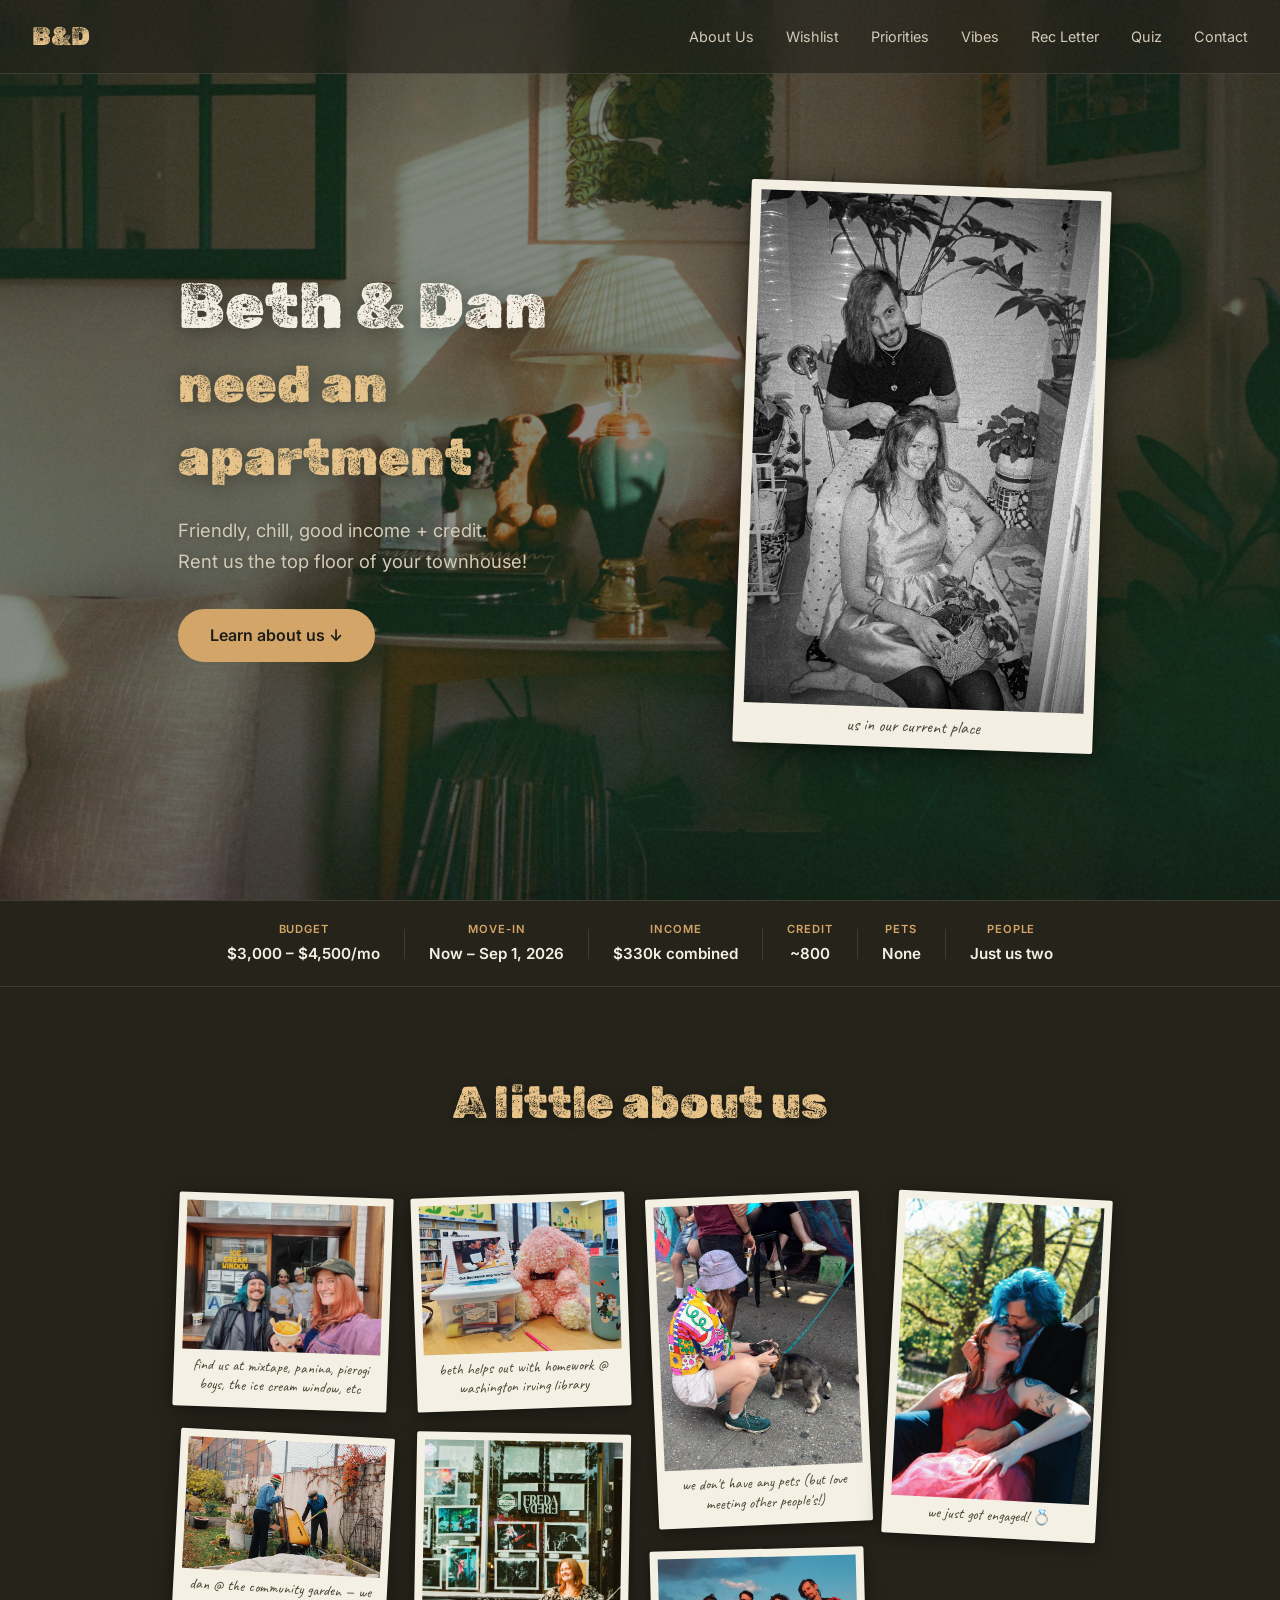
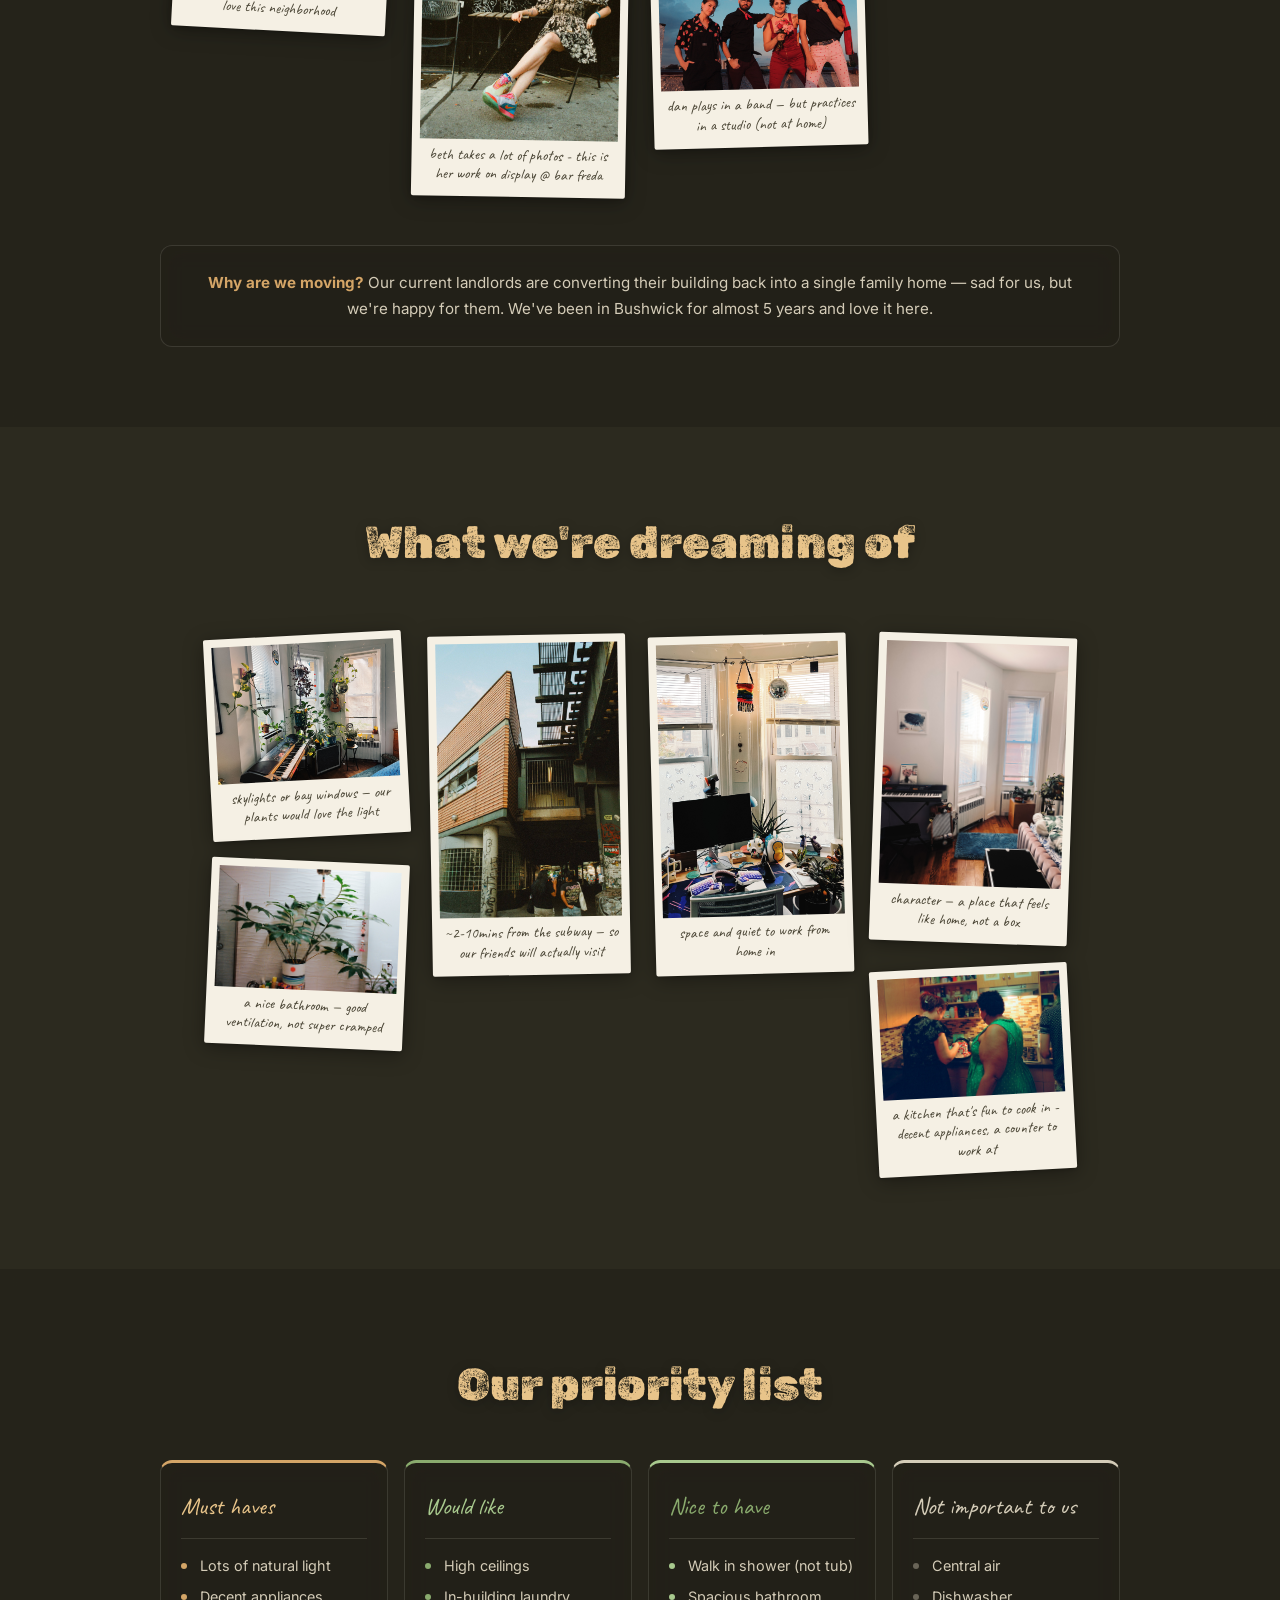
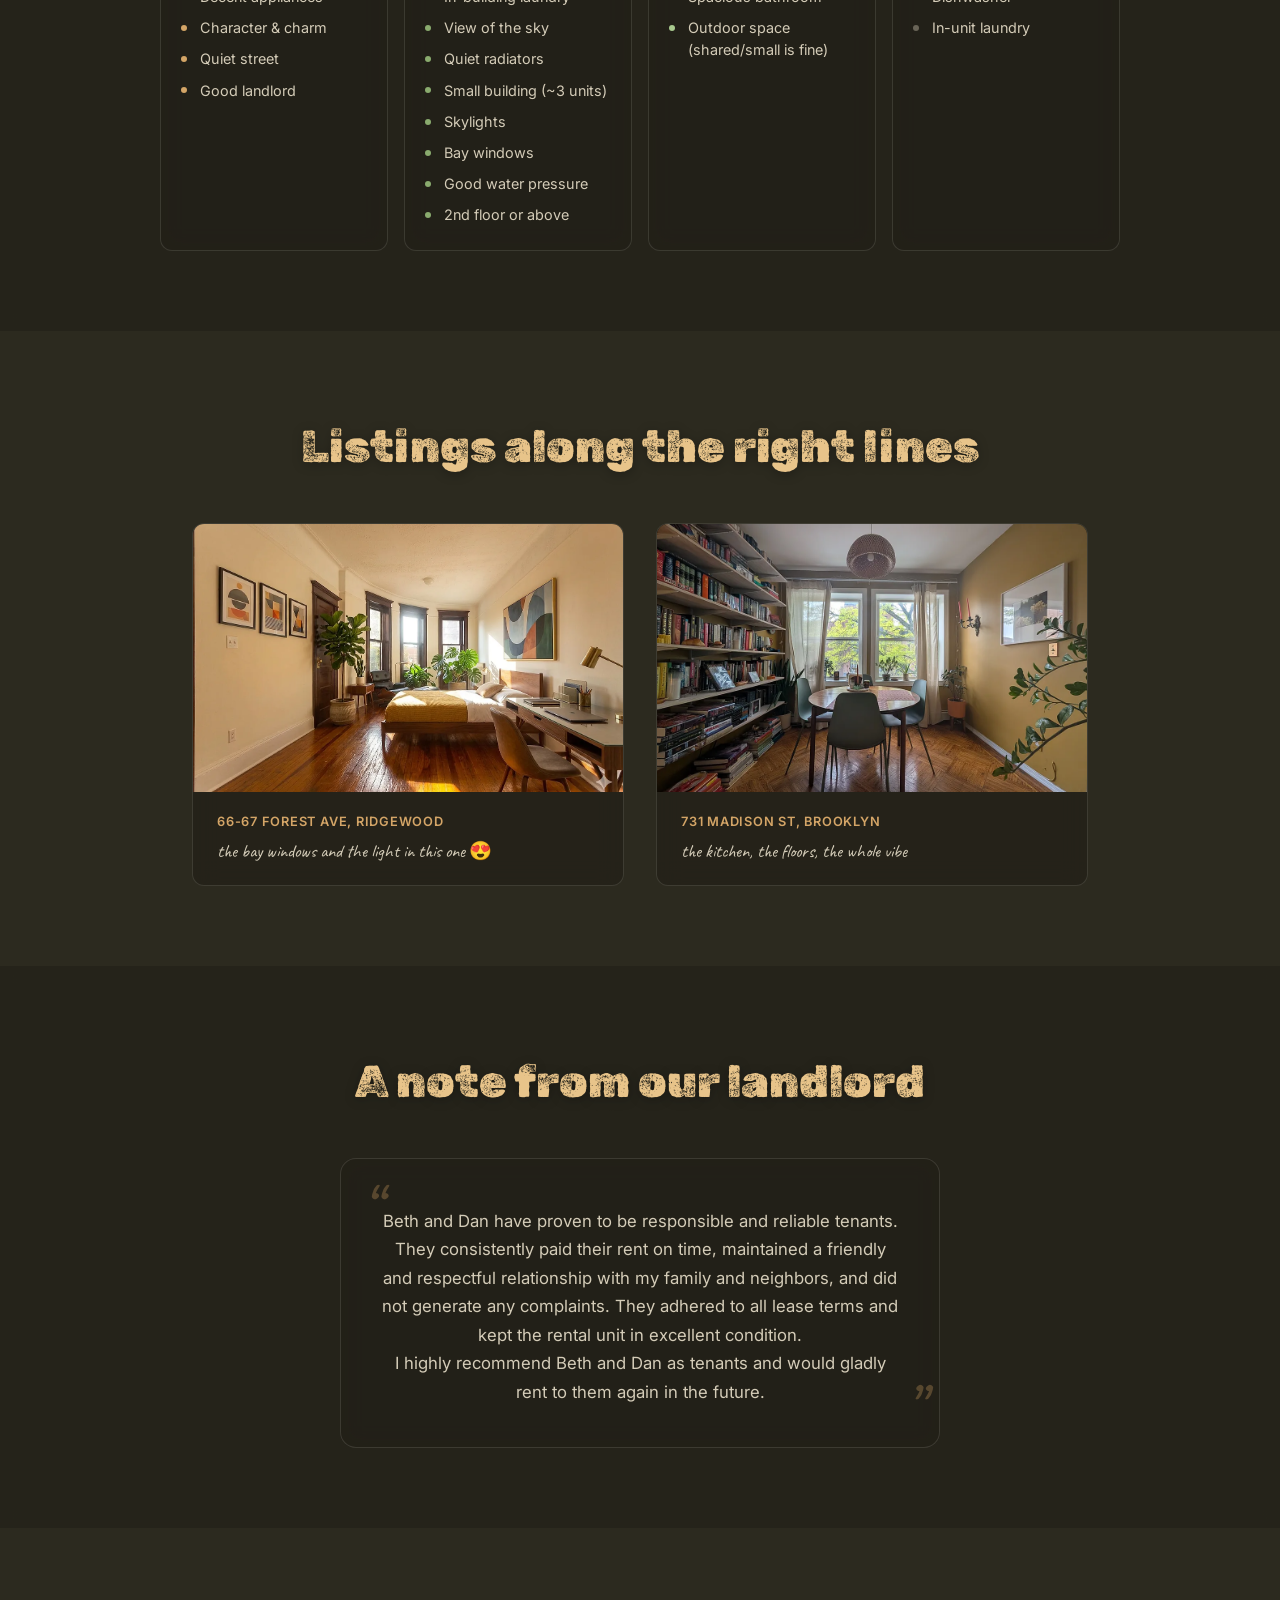
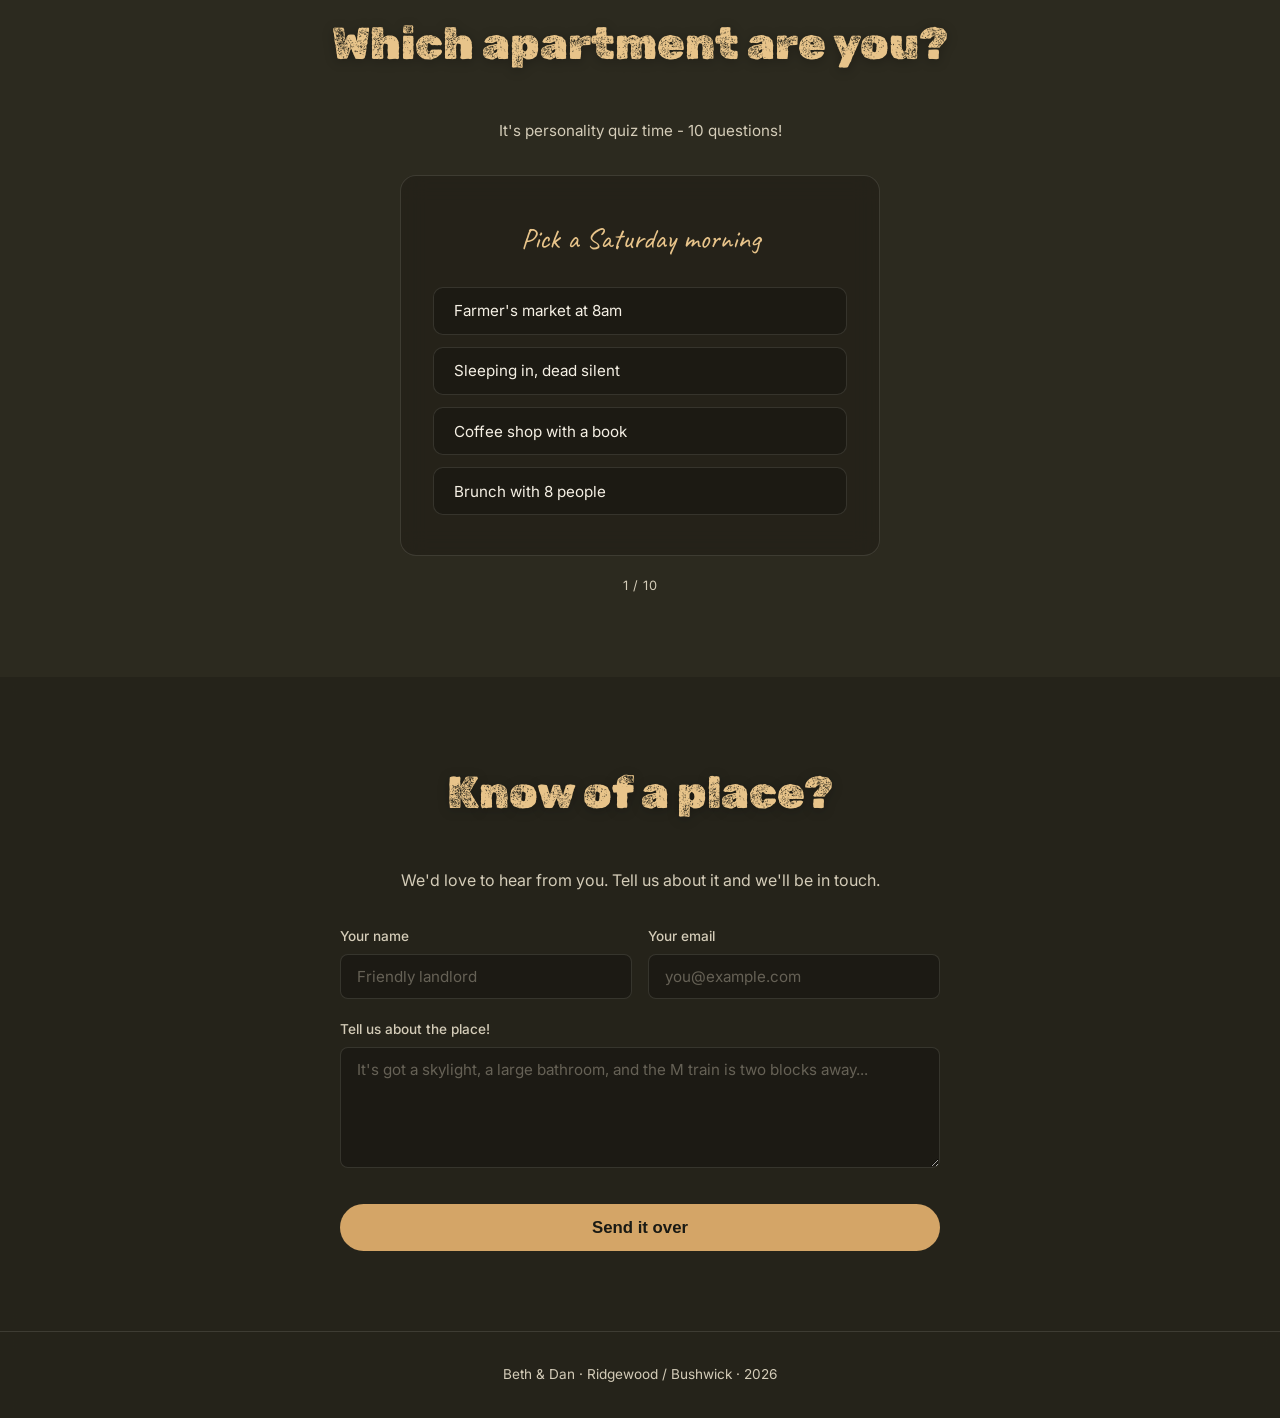
==== index.html @ 65fec774 "small tweaks" ====
<!DOCTYPE html>
<html lang="en">
<head>
  <meta charset="UTF-8">
  <meta name="viewport" content="width=device-width, initial-scale=1.0">
  <title>Beth & Dan Need an Apartment!</title>

  <meta property="og:title" content="Beth & Dan Need an Apartment!">
  <meta property="og:description" content="Friendly couple with good income & credit looking for a place in Ridgewood / Bushwick. We'd love to rent the top floor of your townhouse.">
  <meta property="og:image" content="assets/photos/ice-cream-window.jpg">
  <meta property="og:type" content="website">
  <meta name="twitter:card" content="summary_large_image">

  <link rel="preconnect" href="https://fonts.googleapis.com">
  <link rel="preconnect" href="https://fonts.gstatic.com" crossorigin>
  <link href="https://fonts.googleapis.com/css2?family=Rubik+Dirt&family=Caveat:wght@400;600;700&family=Inter:wght@400;500;600&display=swap" rel="stylesheet">
  <link rel="stylesheet" href="style.css">
</head>
<body>
  <div class="page-bg"></div>
  <div class="page-bg-overlay"></div>
  <div class="grain"></div>

  <nav>
    <a href="#top" class="nav-logo">B&D</a>
    <div class="nav-links">
      <a href="#about">About Us</a>
      <a href="#wishlist">Wishlist</a>
      <a href="#priorities">Priorities</a>
      <a href="#vibes">Vibes</a>
      <a href="#rec">Rec Letter</a>
      <a href="#quiz">Quiz</a>
      <a href="#contact">Contact</a>
    </div>
  </nav>

  <header id="top">
    <div class="hero-content">
      <h1>Beth & Dan<br><span>need an apartment</span></h1>
      <p class="tagline">Friendly, chill, good income + credit.<br>Rent us the top floor of your townhouse!</p>
      <a href="#about" class="cta-btn">Learn about us &darr;</a>
    </div>
    <div class="hero-img-wrap">
      <img src="assets/photos/beth-and-dan.jpg" alt="Beth and Dan at the ice cream window in Ridgewood" class="hero-flyer">
      <span class="hero-img-caption">us in our current place</span>
    </div>
  </header>

  <!-- QUICK FACTS -->
  <div class="facts-strip">
    <div class="facts-inner">
      <div class="fact">
        <span class="fact-label">Budget</span>
        <span class="fact-value">$3,000 – $4,500/mo</span>
      </div>
      <div class="fact-divider"></div>
      <div class="fact">
        <span class="fact-label">Move-in</span>
        <span class="fact-value">Now – Sep 1, 2026</span>
      </div>
      <div class="fact-divider"></div>
      <div class="fact">
        <span class="fact-label">Income</span>
        <span class="fact-value">$330k combined</span>
      </div>
      <div class="fact-divider"></div>
      <div class="fact">
        <span class="fact-label">Credit</span>
        <span class="fact-value">~800</span>
      </div>
      <div class="fact-divider"></div>
      <div class="fact">
        <span class="fact-label">Pets</span>
        <span class="fact-value">None</span>
      </div>
      <div class="fact-divider"></div>
      <div class="fact">
        <span class="fact-label">People</span>
        <span class="fact-value">Just us two</span>
      </div>
    </div>
  </div>

  <section id="about" class="section section-alt">
    <h2>A little about us</h2>
    <div class="polaroid-scatter">
      <div class="polaroid" style="--rotate: 2deg;">
        <img src="assets/photos/ice-cream-window.jpg" alt="Beth and Dan at the ice cream window" loading="lazy">
        <span class="polaroid-label">find us at mixtape, panina, pierogi boys, the ice cream window, etc</span>
      </div>
      <div class="polaroid" style="--rotate: 3deg;">
        <img src="assets/photos/community-garden.jpg" alt="Volunteering at the Ridgewood Community Garden" loading="lazy">
        <span class="polaroid-label">dan @ the community garden — we love this neighborhood</span>
      </div>
      <div class="polaroid" style="--rotate: -2deg;">
        <img src="assets/photos/library-volunteering.jpg" alt="Volunteering at Washington Irving library" loading="lazy">
        <span class="polaroid-label">beth helps out with homework @ washington irving library</span>
      </div>
      <div class="polaroid" style="--rotate: 1deg;">
        <img src="assets/photos/bar-freda.jpg" alt="Beth with her photos on display" loading="lazy">
        <span class="polaroid-label">beth takes a lot of photos - this is her work on display @ bar freda</span>
      </div>
      <div class="polaroid" style="--rotate: -2.5deg;">
        <img src="assets/photos/mixtape-dog.jpg" alt="Petting a dog outside Mixtape" loading="lazy">
        <span class="polaroid-label">we don't have any pets (but love meeting other people's!)</span>
      </div>
      <div class="polaroid" style="--rotate: -1.5deg;">
        <img src="assets/photos/band.jpg" alt="Dan playing in a band on a rooftop" loading="lazy">
        <span class="polaroid-label">dan plays in a band — but practices in a studio (not at home)</span>
      </div>
      <div class="polaroid" style="--rotate: 3deg;">
        <img src="assets/photos/engaged.jpg" alt="Beth and Dan just got engaged!" loading="lazy">
        <span class="polaroid-label">we just got engaged! 💍</span>
      </div>
    </div>
    <div class="about-context">
      <p><strong>Why are we moving?</strong> Our current landlords are converting their building back into a single family home — sad for us, but we're happy for them. We've been in Bushwick for almost 5 years and love it here.</p>
    </div>
  </section>

  <section id="wishlist" class="section">
    <h2>What we're dreaming of</h2>
    <div class="polaroid-scatter">
      <div class="polaroid" style="--rotate: -3deg;">
        <img src="assets/photos/bay-windows-plants.jpg" alt="Our plant corner with keyboard, disco ball, and lots of greenery" loading="lazy">
        <span class="polaroid-label">skylights or bay windows — our plants would love the light</span>
      </div>
      <div class="polaroid" style="--rotate: 2.5deg;">
        <img src="assets/photos/bathroom-plant.jpg" alt="The spiral ginger in the bathroom" loading="lazy">
        <span class="polaroid-label">a nice bathroom — good ventilation, not super cramped</span>
      </div>
      <div class="polaroid" style="--rotate: -1deg;">
        <img src="assets/photos/subway.jpg" alt="Near the subway" loading="lazy">
        <span class="polaroid-label">~2-10mins from the subway — so our friends will actually visit</span>
      </div>
      <div class="polaroid" style="--rotate: -1.5deg;">
        <img src="assets/photos/desk.jpg" alt="Bay windows are great for a desk" loading="lazy">
        <span class="polaroid-label">space and quiet to work from home in</span>
      </div>
      <div class="polaroid" style="--rotate: 2deg;">
        <img src="assets/photos/bay-windows-1.jpg" alt="Bay windows letting in light" loading="lazy">
        <span class="polaroid-label">character — a place that feels like home, not a box</span>
      </div>
      <div class="polaroid" style="--rotate: -3deg;">
        <img src="assets/photos/kitchen.jpg" alt="Cooking with friends in the kitchen" loading="lazy">
        <span class="polaroid-label">a kitchen that's fun to cook in - decent appliances, a counter to work at</span>
      </div>
    </div>
  </section>

  <!-- PRIORITIES TABLE -->
  <section id="priorities" class="section section-alt">
    <h2>Our priority list</h2>
    <div class="priorities-table">
      <div class="priority-col priority-must">
        <div class="priority-header">Must haves</div>
        <ul>
          <li>Lots of natural light</li>
          <li>Decent appliances</li>
          <li>Character &amp; charm</li>
          <li>Quiet street</li>
          <li>Good landlord</li>
        </ul>
      </div>
      <div class="priority-col priority-would-like">
        <div class="priority-header">Would like</div>
        <ul>
          <li>High ceilings</li>
          <li>In-building laundry</li>
          <li>View of the sky</li>
          <li>Quiet radiators</li>
          <li>Small building (~3 units)</li>
          <li>Skylights</li>
          <li>Bay windows</li>
          <li>Good water pressure</li>
          <li>2nd floor or above</li>
        </ul>
      </div>
      <div class="priority-col priority-nice">
        <div class="priority-header">Nice to have</div>
        <ul>
          <li>Walk in shower (not tub)</li>
          <li>Spacious bathroom</li>
          <li>Outdoor space (shared/small is fine)</li>
        </ul>
      </div>
      <div class="priority-col priority-meh">
        <div class="priority-header">Not important to us</div>
        <ul>
          <li>Central air</li>
          <li>Dishwasher</li>
          <li>In-unit laundry</li>
        </ul>
      </div>
    </div>
  </section>

  <!-- VIBE BOARD -->
  <section id="vibes" class="section">
    <h2>Listings along the right lines</h2>
    <div class="vibes-grid">
      <a href="https://streeteasy.com/building/66_67-forest-avenue-ridgewood/2" target="_blank" class="vibe-card">
        <div class="vibe-img-wrap">
          <img src="assets/photos/66-67 forest.webp" alt="66-67 Forest Ave, Ridgewood" loading="lazy">
        </div>
        <div class="vibe-info">
          <span class="vibe-address">66-67 Forest Ave, Ridgewood</span>
          <span class="vibe-caption">the bay windows and the light in this one 😍</span>
        </div>
      </a>
      <a href="https://streeteasy.com/building/731-madison-street-brooklyn/2" target="_blank" class="vibe-card">
        <div class="vibe-img-wrap">
          <img src="assets/photos/731 madison.webp" alt="731 Madison St, Brooklyn" loading="lazy">
        </div>
        <div class="vibe-info">
          <span class="vibe-address">731 Madison St, Brooklyn</span>
          <span class="vibe-caption">the kitchen, the floors, the whole vibe</span>
        </div>
      </a>
    </div>
  </section>

  <!-- LANDLORD RECOMMENDATION -->
  <section id="rec" class="section section-alt">
    <h2>A note from our landlord</h2>
    <div class="rec-card">
      <div class="rec-quote-mark">&ldquo;</div>
      <p class="rec-note">Beth and Dan have proven to be responsible and reliable tenants. They consistently paid their rent on time, maintained a friendly and respectful relationship with my family and neighbors, and did not generate any complaints. They adhered to all lease terms and kept the rental unit in excellent condition.<br/>I highly recommend Beth and Dan as tenants and would gladly rent to them again in the future.</p>
      <div class="rec-quote-mark rec-quote-close">&rdquo;</div>
    </div>
  </section>

  <section id="quiz" class="section">
    <h2>Which apartment are you?</h2>
    <p class="quiz-subtitle">It's personality quiz time - 10 questions!</p>
    <div class="quiz-container">
      <div class="quiz-card">
        <p class="quiz-prompt"></p>
        <div class="quiz-options"></div>
      </div>
      <p class="quiz-progress"></p>
      <div class="quiz-result" hidden>
        <p class="quiz-result-label">You're...</p>
        <h3 class="quiz-result-name"></h3>
        <p class="quiz-result-desc"></p>
        <button class="cta-btn quiz-restart">Take it again</button>
      </div>
    </div>
  </section>


  <section id="contact" class="section section-alt">
    <h2>Know of a place?</h2>
    <p class="contact-subtitle">We'd love to hear from you. Tell us about it and we'll be in touch.</p>
    <form class="contact-form" id="contactForm">
      <div class="form-row">
        <div class="form-group">
          <label for="name">Your name</label>
          <input type="text" id="name" name="name" required placeholder="Friendly landlord">
        </div>
        <div class="form-group">
          <label for="email">Your email</label>
          <input type="email" id="email" name="email" required placeholder="you@example.com">
        </div>
      </div>
      <div class="form-group">
        <label for="message">Tell us about the place!</label>
        <textarea id="message" name="message" rows="5" required placeholder="It's got a skylight, a large bathroom, and the M train is two blocks away..."></textarea>
      </div>
      <button type="submit" class="cta-btn">Send it over</button>
    </form>
    <div class="form-success" id="formSuccess" hidden>
      <p>Thanks! We'll get back to you soon.</p>
    </div>
  </section>

  <footer>
    <p>Beth & Dan &middot; Ridgewood / Bushwick &middot; 2026</p>
  </footer>

  <script src="quiz.js"></script>
  <script src="main.js"></script>
</body>
</html>
---- style.css ----
:root {
  --bg: #2c2a1f;
  --text: #f5f0e4;
  --text-muted: #d4ccb8;
  --accent: #8aab6e;
  --accent-light: #a8c98e;
  --warm: #d4a567;
  --warm-light: #e8c48a;
  --card-bg: rgba(35, 33, 25, 0.75);
  --card-bg-solid: #2a2820;
  --border: rgba(245, 240, 228, 0.12);
  --glass: rgba(35, 33, 25, 0.65);
  --heading-font: 'Rubik Dirt', 'Caveat', cursive;
  --handwriting: 'Caveat', cursive;
}

* {
  margin: 0;
  padding: 0;
  box-sizing: border-box;
}

html {
  scroll-behavior: smooth;
}

body {
  font-family: 'Inter', sans-serif;
  color: var(--text);
  line-height: 1.6;
  overflow-x: hidden;
  background: var(--bg);
}

.page-bg {
  position: fixed;
  inset: 0;
  z-index: -2;
  background: url('assets/photos/background.jpg') center / cover no-repeat;
}

.page-bg-overlay {
  position: fixed;
  inset: 0;
  z-index: -1;
  background: rgba(30, 28, 20, 0.5);
}

.grain {
  position: fixed;
  inset: 0;
  pointer-events: none;
  z-index: 9999;
  opacity: 0.045;
  background-image: url("data:image/svg+xml,%3Csvg viewBox='0 0 256 256' xmlns='http://www.w3.org/2000/svg'%3E%3Cfilter id='noise'%3E%3CfeTurbulence type='fractalNoise' baseFrequency='0.9' numOctaves='4' stitchTiles='stitch'/%3E%3C/filter%3E%3Crect width='100%25' height='100%25' filter='url(%23noise)'/%3E%3C/svg%3E");
}

/* NAV */
nav {
  position: fixed;
  top: 0;
  left: 0;
  right: 0;
  z-index: 100;
  display: flex;
  justify-content: space-between;
  align-items: center;
  padding: 1rem 2rem;
  background: var(--glass);
  backdrop-filter: blur(16px);
  border-bottom: 1px solid var(--border);
}

.nav-logo {
  font-family: var(--heading-font);
  font-size: 1.6rem;
  font-weight: 400;
  color: var(--warm-light);
  text-decoration: none;
}

.nav-links {
  display: flex;
  gap: 2rem;
}

.nav-links a {
  color: var(--text-muted);
  text-decoration: none;
  font-size: 0.9rem;
  transition: color 0.2s;
}

.nav-links a:hover {
  color: var(--warm-light);
}

/* HERO */
header {
  min-height: 100vh;
  display: flex;
  align-items: center;
  justify-content: center;
  gap: 4rem;
  padding: 6rem 2rem 4rem;
  position: relative;
}

.hero-content {
  max-width: 500px;
  z-index: 1;
}

.hero-content h1 {
  font-family: var(--heading-font);
  font-size: 4rem;
  line-height: 1.15;
  font-weight: 400;
  color: var(--text);
  text-shadow: 0 2px 20px rgba(0, 0, 0, 0.4);
}

.hero-content h1 span {
  color: var(--warm-light);
  font-size: 3.2rem;
}

.tagline {
  margin-top: 1.5rem;
  font-size: 1.15rem;
  color: var(--text-muted);
  line-height: 1.7;
  text-shadow: 0 1px 8px rgba(0, 0, 0, 0.3);
}

.cta-btn {
  display: inline-block;
  margin-top: 2rem;
  padding: 0.85rem 2rem;
  background: var(--warm);
  color: #1a1a14;
  font-weight: 600;
  font-size: 1rem;
  border: none;
  border-radius: 50px;
  cursor: pointer;
  text-decoration: none;
  transition: background 0.2s, transform 0.2s;
}

.cta-btn:hover {
  background: var(--warm-light);
  transform: translateY(-2px);
}

.hero-img-wrap {
  z-index: 1;
  max-width: 360px;
  background: #f5f0e4;
  padding: 10px 10px 40px;
  border-radius: 2px;
  box-shadow: 0 8px 40px rgba(0, 0, 0, 0.5), 0 2px 8px rgba(0, 0, 0, 0.3);
  transform: rotate(2deg);
  transition: transform 0.3s;
  position: relative;
}

.hero-img-wrap:hover {
  transform: rotate(0deg) scale(1.02);
}

.hero-flyer {
  width: 100%;
  display: block;
}

.hero-img-caption {
  position: absolute;
  bottom: 8px;
  left: 0;
  right: 0;
  text-align: center;
  font-family: var(--handwriting);
  font-size: 1.1rem;
  color: #4a4535;
}

/* SECTIONS */
.section {
  padding: 5rem 2rem;
  max-width: 960px;
  margin: 0 auto;
}

.section-alt {
  max-width: 100%;
  background: var(--glass);
  backdrop-filter: blur(8px);
}

.section-alt > * {
  max-width: 960px;
  margin-left: auto;
  margin-right: auto;
}

.section h2 {
  font-family: var(--heading-font);
  font-size: 2.8rem;
  font-weight: 400;
  color: var(--warm-light);
  text-align: center;
  margin-bottom: 2.5rem;
  text-shadow: 0 2px 12px rgba(0, 0, 0, 0.3);
}

/* ABOUT CONTEXT */
.about-context {
  margin-top: 2rem;
  padding: 1.5rem 2rem;
  background: var(--card-bg);
  backdrop-filter: blur(12px);
  border: 1px solid var(--border);
  border-radius: 12px;
  text-align: center;
}

.about-context p {
  color: var(--text-muted);
  font-size: 0.95rem;
  line-height: 1.7;
}

.about-context strong {
  color: var(--warm);
}

/* POLAROID GALLERY */
.polaroid-scatter {
  columns: 4;
  column-gap: 1.5rem;
  padding: 1rem;
}

.polaroid {
  background: #f5f0e4;
  padding: 8px;
  border-radius: 2px;
  box-shadow: 0 4px 20px rgba(0, 0, 0, 0.35), 0 1px 4px rgba(0, 0, 0, 0.2);
  transform: rotate(var(--rotate, 0deg));
  transition: transform 0.3s, box-shadow 0.3s;
  cursor: pointer;
  position: relative;
  break-inside: avoid;
  margin-bottom: 1.5rem;
}

.polaroid:hover {
  transform: rotate(0deg) scale(1.05);
  box-shadow: 0 12px 40px rgba(0, 0, 0, 0.5);
  z-index: 10;
}

.polaroid img {
  width: 100%;
  display: block;
}

.polaroid-label {
  display: block;
  text-align: center;
  font-family: var(--handwriting);
  font-size: 0.95rem;
  color: #4a4535;
  padding: 6px 4px 4px;
  line-height: 1.3;
}

/* QUIZ */
.quiz-subtitle {
  text-align: center;
  color: var(--text-muted);
  margin-bottom: 2rem;
  font-size: 0.95rem;
}

.quiz-container {
  max-width: 480px;
  margin: 0 auto;
  display: flex;
  flex-direction: column;
  align-items: center;
}

.quiz-card {
  width: 100%;
  background: var(--card-bg);
  backdrop-filter: blur(12px);
  border: 1px solid var(--border);
  border-radius: 16px;
  padding: 2.5rem 2rem;
  text-align: center;
  transition: opacity 0.2s, transform 0.2s;
}

.quiz-card-enter {
  animation: quizFadeIn 0.3s ease;
}

.quiz-card-exit {
  opacity: 0;
  transform: translateX(-20px);
}

@keyframes quizFadeIn {
  from { opacity: 0; transform: translateX(20px); }
  to { opacity: 1; transform: translateX(0); }
}

.quiz-prompt {
  font-family: var(--handwriting);
  font-size: 1.8rem;
  color: var(--warm-light);
  margin-bottom: 1.5rem;
}

.quiz-options {
  display: flex;
  flex-direction: column;
  gap: 0.75rem;
}

.quiz-option {
  padding: 0.85rem 1.25rem;
  background: rgba(20, 19, 14, 0.5);
  border: 1px solid var(--border);
  border-radius: 10px;
  color: var(--text);
  font-family: 'Inter', sans-serif;
  font-size: 0.95rem;
  cursor: pointer;
  transition: border-color 0.2s, background 0.2s, transform 0.15s;
  text-align: left;
}

.quiz-option:hover {
  border-color: var(--warm);
  background: rgba(212, 165, 103, 0.08);
  transform: translateX(4px);
}

.quiz-option:active {
  transform: scale(0.98);
}

.quiz-progress {
  margin-top: 1.25rem;
  font-size: 0.8rem;
  color: var(--text-muted);
  letter-spacing: 0.05em;
}

.quiz-result {
  text-align: center;
  width: 100%;
}

.quiz-result-enter {
  animation: quizFadeIn 0.5s ease;
}

.quiz-result-label {
  font-family: var(--handwriting);
  font-size: 1.4rem;
  color: var(--text-muted);
  margin-bottom: 0.5rem;
}

.quiz-result-name {
  font-family: var(--heading-font);
  font-size: 2.2rem;
  color: var(--warm-light);
  font-weight: 400;
  margin-bottom: 1.25rem;
  line-height: 1.3;
}

.quiz-result-desc {
  color: var(--text-muted);
  font-size: 1.05rem;
  line-height: 1.7;
  margin-bottom: 2rem;
  max-width: 420px;
  margin-left: auto;
  margin-right: auto;
}

.quiz-restart {
  margin-top: 0;
}

/* 8-BALL */
.game-subtitle {
  text-align: center;
  color: var(--text-muted);
  margin-bottom: 2rem;
  font-size: 0.95rem;
}

.eight-ball-wrap {
  display: flex;
  flex-direction: column;
  align-items: center;
  gap: 1.5rem;
}

.eight-ball {
  width: 220px;
  height: 220px;
  border-radius: 50%;
  background: radial-gradient(circle at 35% 30%, #444, #111 70%);
  box-shadow:
    0 10px 40px rgba(0, 0, 0, 0.5),
    inset 0 -8px 20px rgba(0, 0, 0, 0.4),
    inset 0 8px 20px rgba(255, 255, 255, 0.05);
  display: flex;
  align-items: center;
  justify-content: center;
  cursor: pointer;
  user-select: none;
  -webkit-tap-highlight-color: transparent;
  transition: transform 0.15s;
}

.eight-ball:hover {
  transform: scale(1.03);
}

.eight-ball:active {
  transform: scale(0.97);
}

.eight-ball.shaking {
  animation: shake8 0.6s ease-in-out 2;
}

@keyframes shake8 {
  0%, 100% { transform: rotate(0deg) translateX(0); }
  15% { transform: rotate(-8deg) translateX(-6px); }
  30% { transform: rotate(6deg) translateX(5px); }
  45% { transform: rotate(-5deg) translateX(-4px); }
  60% { transform: rotate(4deg) translateX(3px); }
  75% { transform: rotate(-2deg) translateX(-2px); }
}

.eight-ball-inner {
  width: 100px;
  height: 100px;
  border-radius: 50%;
  background: radial-gradient(circle at 40% 35%, #2a2a50, #0a0a20 80%);
  display: flex;
  align-items: center;
  justify-content: center;
  box-shadow:
    inset 0 2px 8px rgba(255, 255, 255, 0.1),
    0 2px 10px rgba(0, 0, 0, 0.3);
}

.eight-ball-window {
  width: 80px;
  height: 80px;
  border-radius: 50%;
  display: flex;
  align-items: center;
  justify-content: center;
  padding: 8px;
  transition: background 0.3s;
}

.eight-ball-window.mood-good {
  background: radial-gradient(circle, rgba(138, 171, 110, 0.2), transparent);
}

.eight-ball-window.mood-bad {
  background: radial-gradient(circle, rgba(200, 100, 80, 0.2), transparent);
}

.eight-ball-window.mood-neutral {
  background: radial-gradient(circle, rgba(212, 165, 103, 0.15), transparent);
}

.eight-ball-text {
  color: #c8c0e0;
  font-family: 'Caveat', cursive;
  font-size: 1.1rem;
  text-align: center;
  line-height: 1.2;
  transition: opacity 0.3s;
}

.eight-ball-prompt {
  font-family: 'Caveat', cursive;
  font-size: 1.3rem;
  color: var(--text-muted);
  text-align: center;
  min-height: 2rem;
}

/* CONTACT */
.contact-subtitle {
  text-align: center;
  color: var(--text-muted);
  margin-bottom: 2rem;
}

.contact-form {
  max-width: 600px;
  margin: 0 auto;
}

.form-row {
  display: grid;
  grid-template-columns: 1fr 1fr;
  gap: 1rem;
}

.form-group {
  margin-bottom: 1.25rem;
}

.form-group label {
  display: block;
  font-size: 0.85rem;
  color: var(--text-muted);
  margin-bottom: 0.4rem;
  font-weight: 500;
}

.form-group input,
.form-group textarea {
  width: 100%;
  padding: 0.75rem 1rem;
  background: rgba(20, 19, 14, 0.5);
  border: 1px solid var(--border);
  border-radius: 8px;
  color: var(--text);
  font-family: 'Inter', sans-serif;
  font-size: 0.95rem;
  transition: border-color 0.2s;
}

.form-group input:focus,
.form-group textarea:focus {
  outline: none;
  border-color: var(--warm);
}

.form-group input::placeholder,
.form-group textarea::placeholder {
  color: rgba(212, 204, 184, 0.4);
}

.contact-form .cta-btn {
  width: 100%;
  font-size: 1.05rem;
  margin-top: 0.5rem;
}

.form-success {
  text-align: center;
  padding: 2rem;
}

.form-success p {
  font-family: var(--handwriting);
  font-size: 2rem;
  color: var(--warm-light);
}

/* FACTS STRIP */
.facts-strip {
  background: var(--glass);
  backdrop-filter: blur(16px);
  padding: 1.25rem 2rem;
  border-top: 1px solid var(--border);
  border-bottom: 1px solid var(--border);
  overflow-x: auto;
}

.facts-inner {
  display: flex;
  align-items: center;
  justify-content: center;
  gap: 1.5rem;
  max-width: 960px;
  margin: 0 auto;
  flex-wrap: wrap;
}

.fact {
  display: flex;
  flex-direction: column;
  align-items: center;
  gap: 0.2rem;
  white-space: nowrap;
}

.fact-label {
  font-size: 0.7rem;
  text-transform: uppercase;
  letter-spacing: 0.08em;
  color: var(--warm);
  font-weight: 600;
}

.fact-value {
  font-weight: 600;
  font-size: 0.95rem;
  color: var(--text);
}

.fact-divider {
  width: 1px;
  height: 30px;
  background: var(--border);
  flex-shrink: 0;
}

/* PRIORITIES TABLE */
.priorities-subtitle {
  text-align: center;
  color: var(--text-muted);
  margin-bottom: 2.5rem;
  font-size: 0.95rem;
}

.priorities-table {
  display: grid;
  grid-template-columns: repeat(4, 1fr);
  gap: 1rem;
  max-width: 960px;
  margin: 0 auto;
}

.priority-col {
  background: var(--card-bg);
  backdrop-filter: blur(12px);
  border: 1px solid var(--border);
  border-radius: 12px;
  padding: 1.5rem 1.25rem;
  border-top: 3px solid var(--border);
}

.priority-must { border-top-color: var(--warm); }
.priority-would-like { border-top-color: var(--accent); }
.priority-nice { border-top-color: var(--accent-light); }
.priority-meh { border-top-color: var(--text-muted); }

.priority-header {
  font-family: var(--handwriting);
  font-size: 1.5rem;
  margin-bottom: 1rem;
  padding-bottom: 0.75rem;
  border-bottom: 1px solid var(--border);
}

.priority-must .priority-header { color: var(--warm-light); }
.priority-would-like .priority-header { color: var(--accent-light); }
.priority-nice .priority-header { color: var(--accent); }
.priority-meh .priority-header { color: var(--text-muted); }

.priority-col ul {
  list-style: none;
  display: flex;
  flex-direction: column;
  gap: 0.6rem;
}

.priority-col li {
  font-size: 0.9rem;
  color: var(--text-muted);
  padding-left: 1.2rem;
  position: relative;
  line-height: 1.5;
}

.priority-col li::before {
  content: '';
  position: absolute;
  left: 0;
  top: 0.55em;
  width: 6px;
  height: 6px;
  border-radius: 50%;
  background: var(--border);
}

.priority-must li::before { background: var(--warm); }
.priority-would-like li::before { background: var(--accent); }
.priority-nice li::before { background: var(--accent-light); }
.priority-meh li::before { background: var(--text-muted); opacity: 0.4; }

.priority-note {
  font-family: var(--handwriting);
  font-size: 0.95rem;
  color: var(--text-muted);
  opacity: 0.7;
}

@media (max-width: 768px) {
  .priorities-table {
    grid-template-columns: 1fr 1fr;
  }
}

@media (max-width: 480px) {
  .priorities-table {
    grid-template-columns: 1fr;
  }
}

/* VIBE BOARD */
.vibes-subtitle {
  text-align: center;
  color: var(--text-muted);
  margin-bottom: 2.5rem;
  font-size: 0.95rem;
}

.vibes-grid {
  display: grid;
  grid-template-columns: repeat(auto-fit, minmax(280px, 1fr));
  gap: 2rem;
}

.vibe-card {
  background: var(--card-bg);
  backdrop-filter: blur(12px);
  border: 1px solid var(--border);
  border-radius: 12px;
  overflow: hidden;
  text-decoration: none;
  color: inherit;
  transition: transform 0.3s, box-shadow 0.3s, border-color 0.3s;
}

.vibe-card:hover {
  transform: translateY(-4px);
  box-shadow: 0 12px 40px rgba(0, 0, 0, 0.4);
  border-color: var(--warm);
}

.vibe-img-wrap {
  aspect-ratio: 16 / 10;
  overflow: hidden;
  background: rgba(0, 0, 0, 0.3);
}

.vibe-img-wrap img {
  width: 100%;
  height: 100%;
  object-fit: cover;
  transition: transform 0.4s;
}

.vibe-card:hover .vibe-img-wrap img {
  transform: scale(1.05);
}

.vibe-info {
  padding: 1.25rem 1.5rem;
  display: flex;
  flex-direction: column;
  gap: 0.4rem;
}

.vibe-address {
  font-size: 0.8rem;
  text-transform: uppercase;
  letter-spacing: 0.06em;
  color: var(--warm);
  font-weight: 600;
}

.vibe-caption {
  font-family: var(--handwriting);
  font-size: 1.15rem;
  color: var(--text-muted);
  line-height: 1.4;
}

/* REC LETTER */
.rec-card {
  max-width: 600px;
  margin: 0 auto;
  text-align: center;
  padding: 3rem 2.5rem 2.5rem;
  background: var(--card-bg);
  backdrop-filter: blur(12px);
  border: 1px solid var(--border);
  border-radius: 16px;
  position: relative;
}

.rec-quote-mark {
  font-family: var(--handwriting);
  font-size: 4rem;
  color: var(--warm);
  line-height: 1;
  opacity: 0.3;
  position: absolute;
  top: 1rem;
  left: 1.2rem;
}

.rec-quote-close {
  top: auto;
  bottom: 0.5rem;
  left: auto;
  right: 1.2rem;
}

.rec-note {
  color: var(--text-muted);
  font-size: 1.05rem;
  line-height: 1.7;
  position: relative;
  z-index: 1;
}

.rec-btn {
  margin-top: 1.5rem;
}

/* FOOTER */
footer {
  text-align: center;
  padding: 2rem;
  color: var(--text-muted);
  font-size: 0.85rem;
  border-top: 1px solid var(--border);
  background: var(--glass);
  backdrop-filter: blur(8px);
}

/* RESPONSIVE */
@media (max-width: 900px) {
  .polaroid-scatter {
    columns: 3;
  }
}

@media (max-width: 768px) {
  header {
    flex-direction: column;
    text-align: center;
    gap: 2rem;
    padding-top: 5rem;
  }

  .hero-content h1 {
    font-size: 2.8rem;
  }

  .hero-content h1 span {
    font-size: 2.2rem;
  }

  .hero-img-wrap {
    max-width: 280px;
    transform: rotate(1deg);
  }

  .about-context {
    margin-left: 1rem;
    margin-right: 1rem;
  }

  .polaroid-scatter {
    columns: 2;
  }

  .facts-inner {
    gap: 1rem;
  }

  .fact-divider {
    display: none;
  }

  .form-row {
    grid-template-columns: 1fr;
  }

  .nav-links {
    gap: 1rem;
  }

  .nav-links a {
    font-size: 0.8rem;
  }

  .section h2 {
    font-size: 2.2rem;
  }

  .game-container {
    border-radius: 8px;
  }
}

@media (max-width: 480px) {
  nav {
    padding: 0.75rem 1rem;
  }

  .nav-links {
    gap: 0.75rem;
  }

  .hero-content h1 {
    font-size: 2.2rem;
  }

  .hero-content h1 span {
    font-size: 1.8rem;
  }

  .polaroid-scatter {
    columns: 2;
    column-gap: 0.75rem;
  }

  .polaroid {
    padding: 5px;
  }

  .polaroid-label {
    font-size: 0.8rem;
  }
}
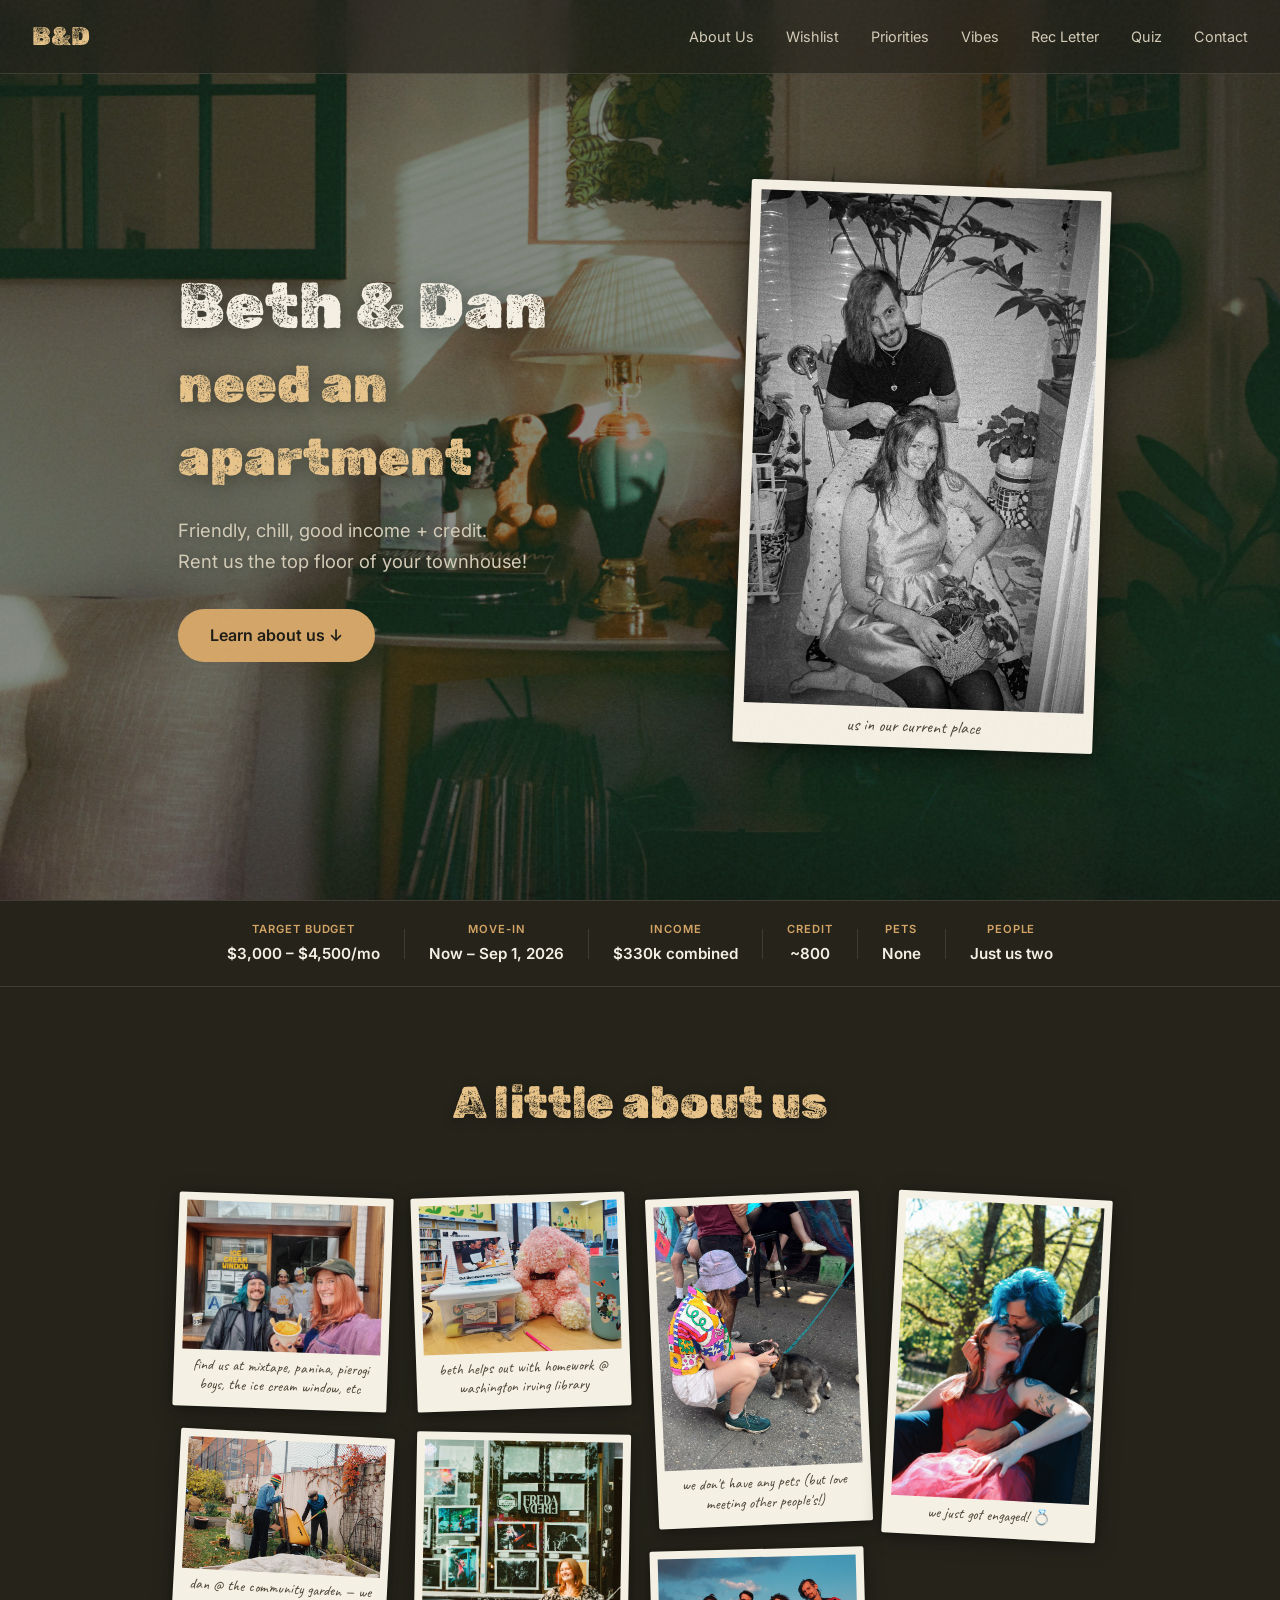
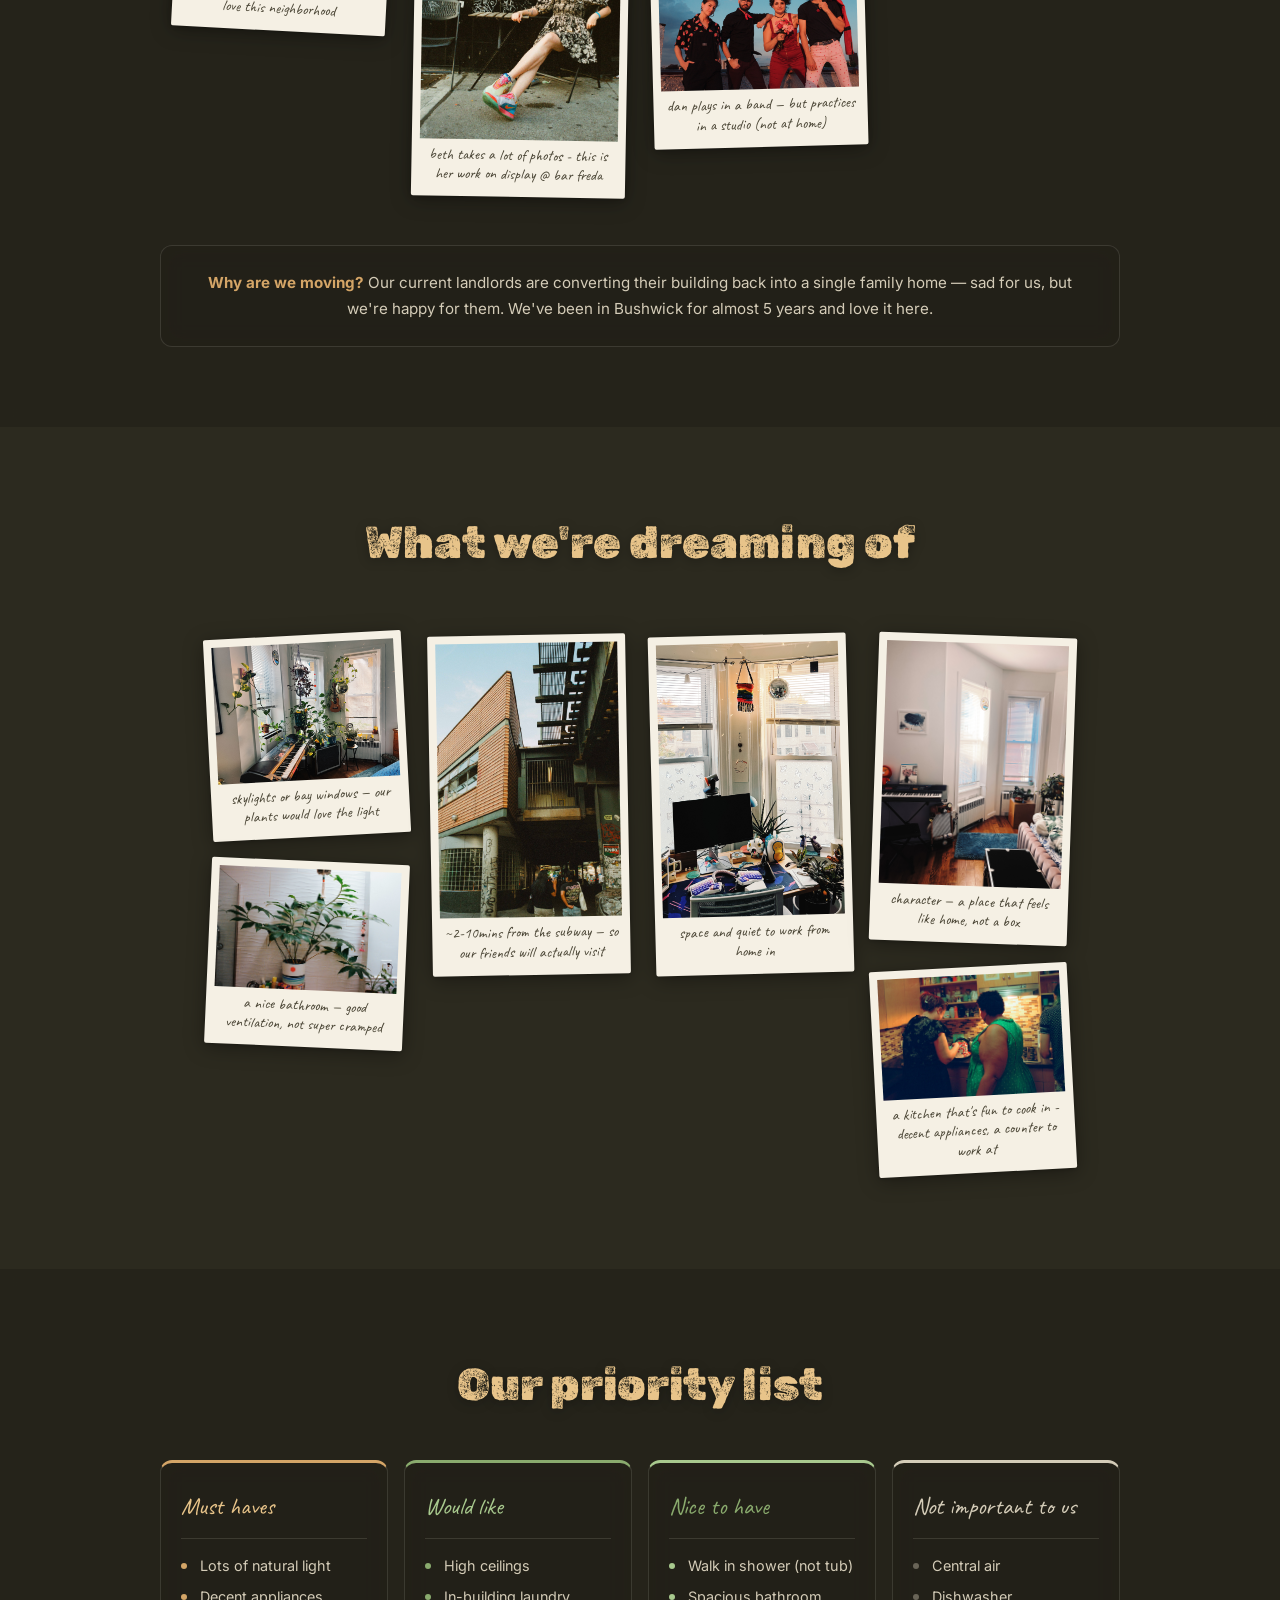
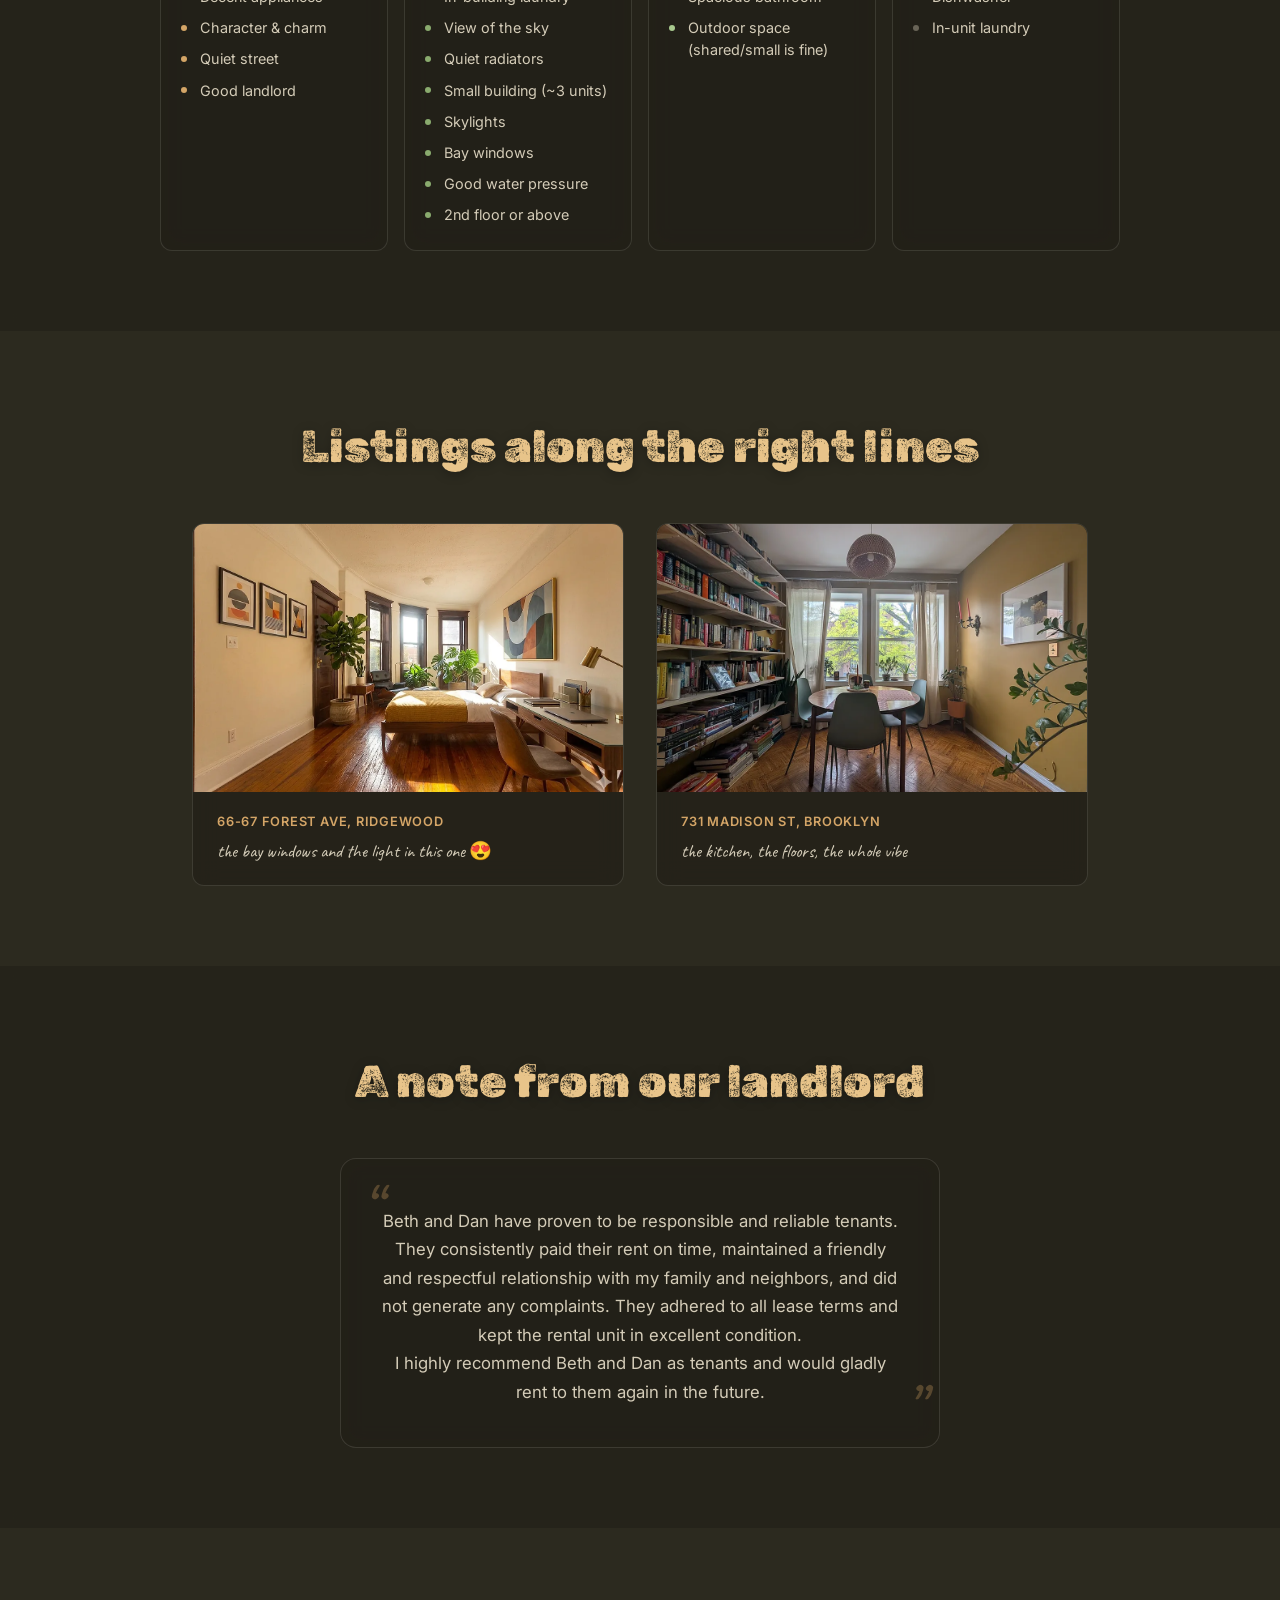
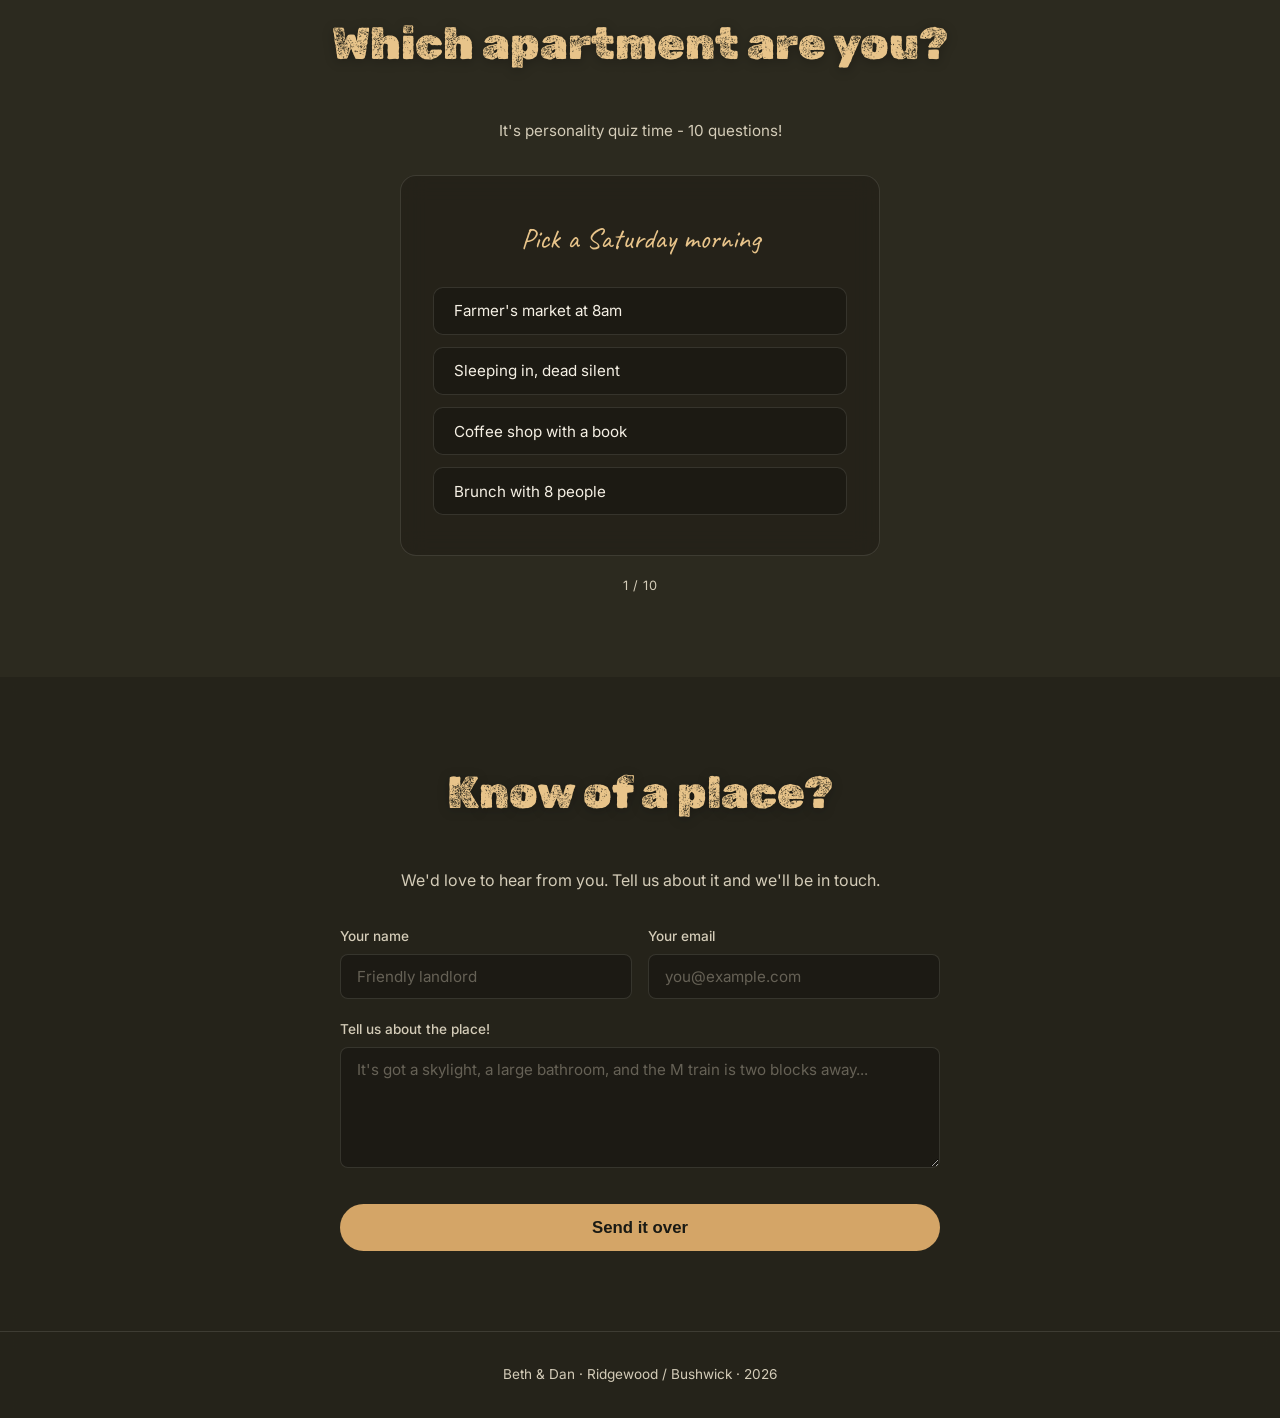
==== commit 63aa88bf: "target budget" ====
--- a/index.html
+++ b/index.html
@@ -50,7 +50,7 @@
   <div class="facts-strip">
     <div class="facts-inner">
       <div class="fact">
-        <span class="fact-label">Budget</span>
+        <span class="fact-label">Target Budget</span>
         <span class="fact-value">$3,000 – $4,500/mo</span>
       </div>
       <div class="fact-divider"></div>
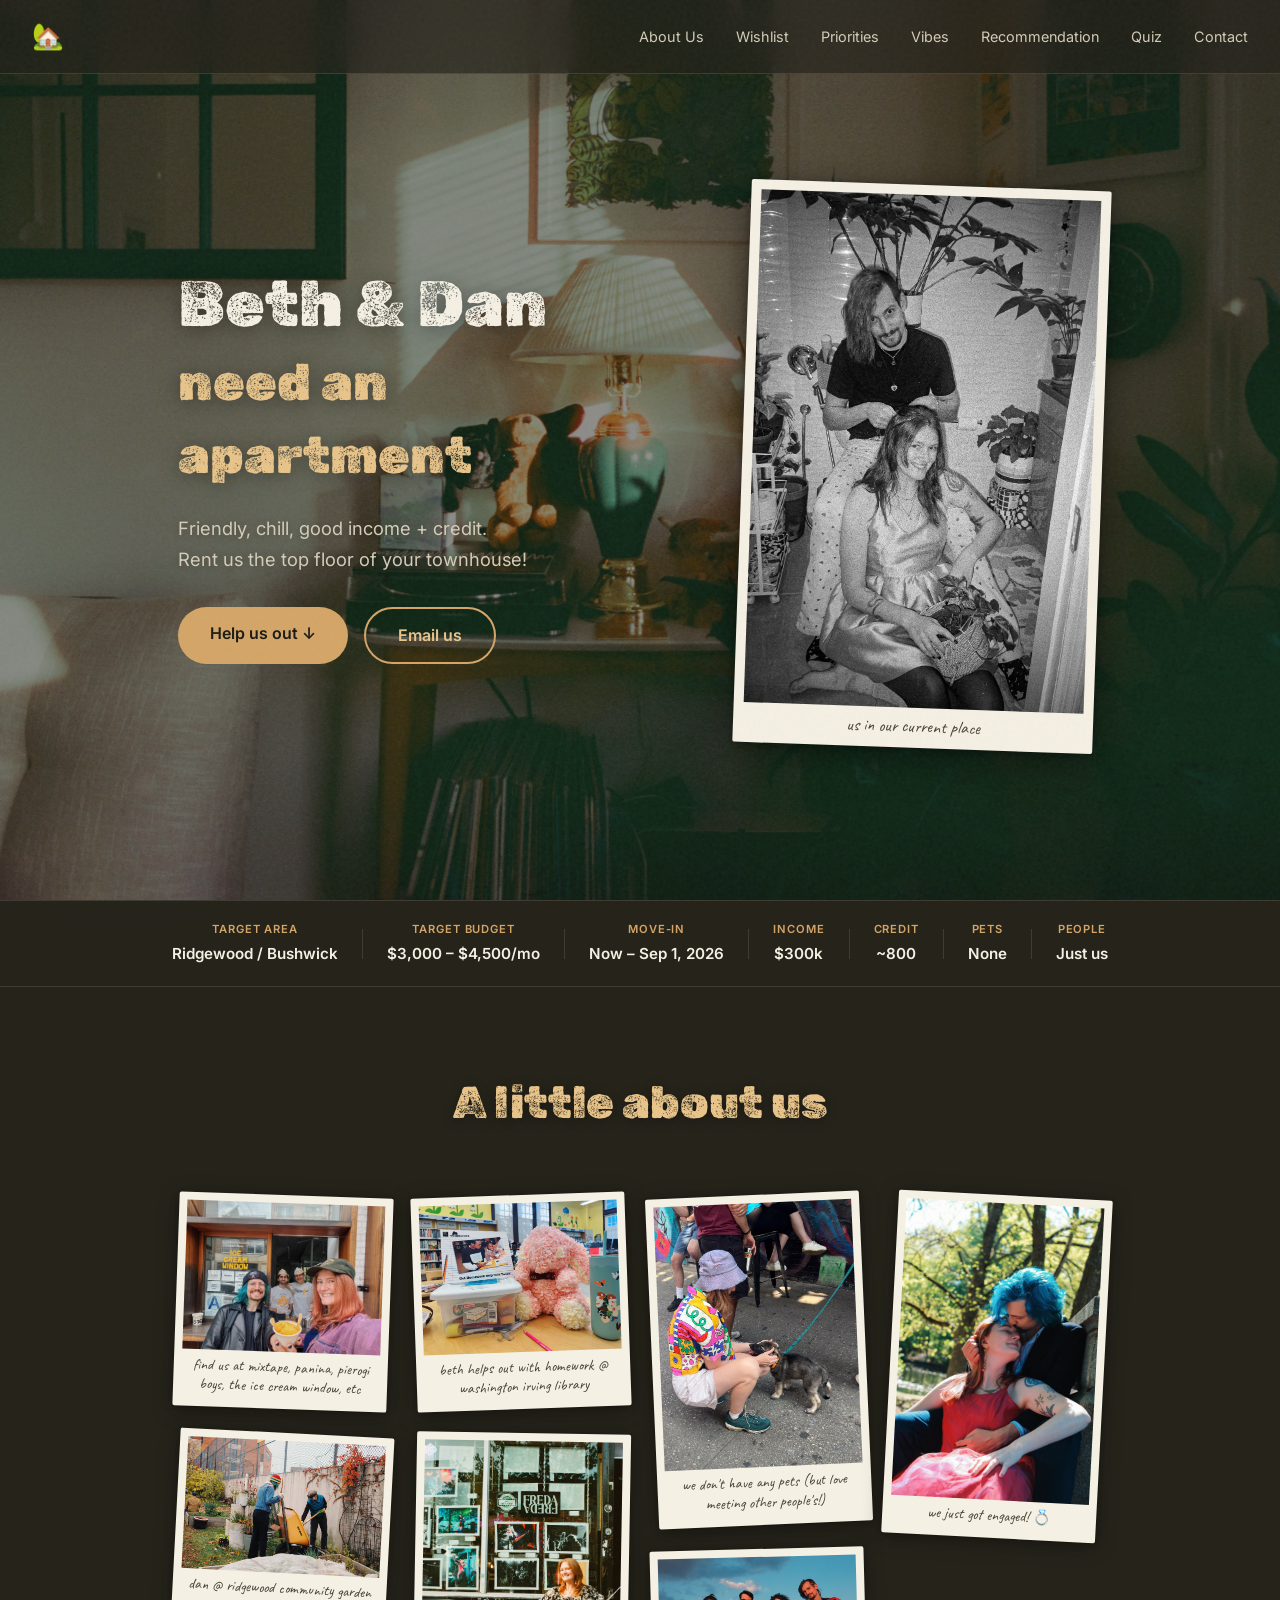
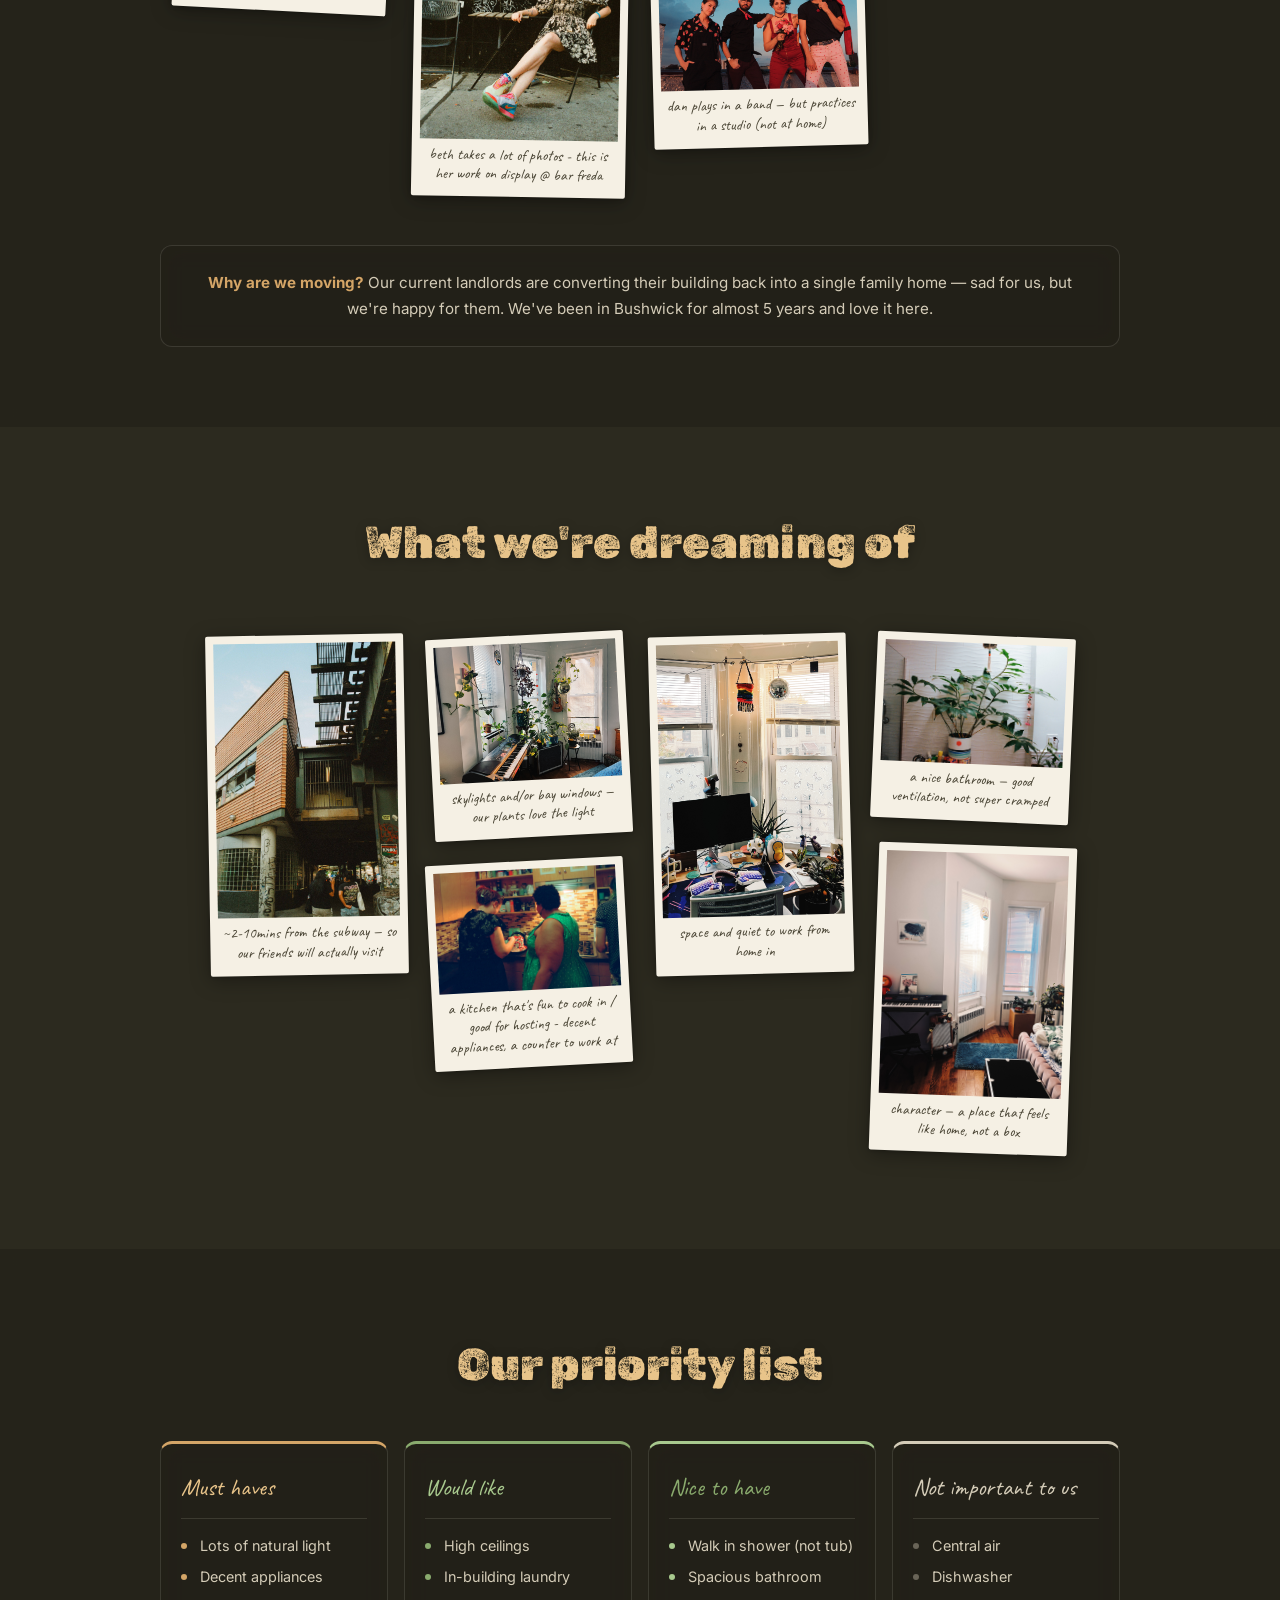
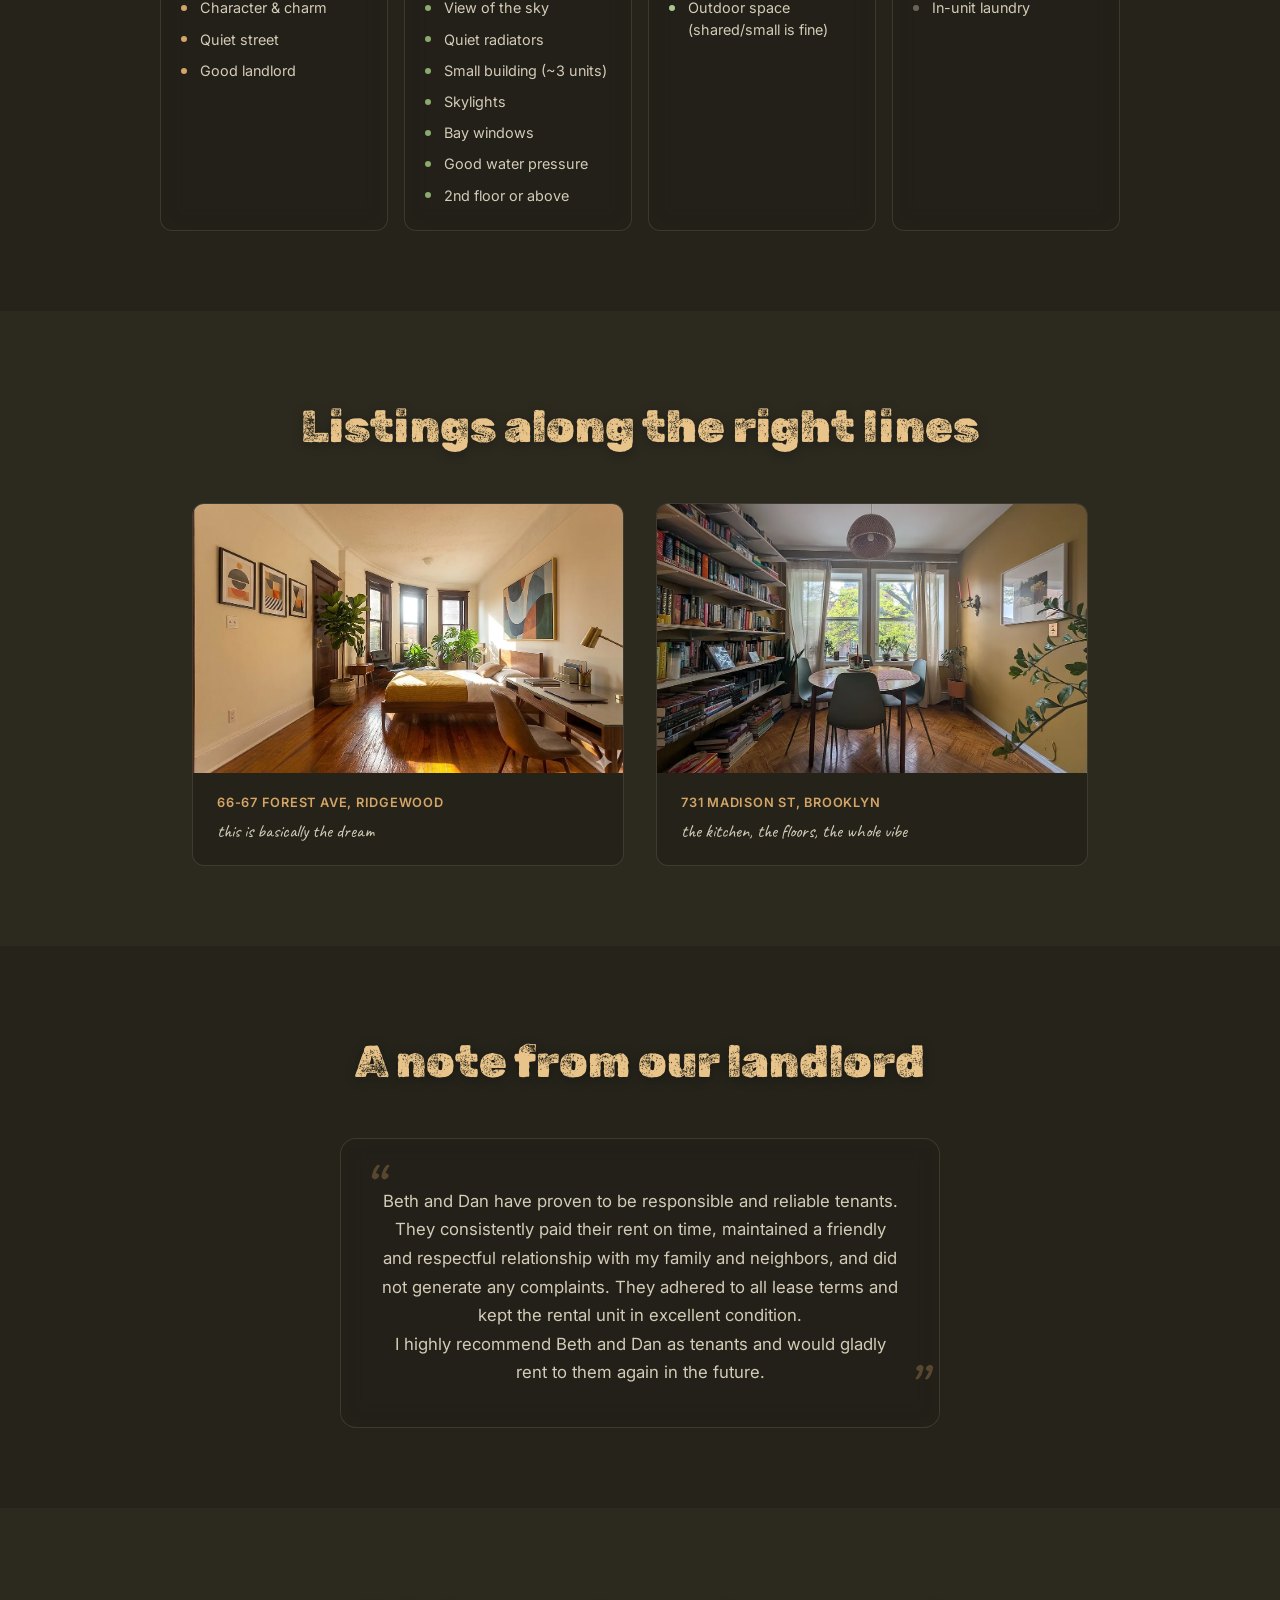
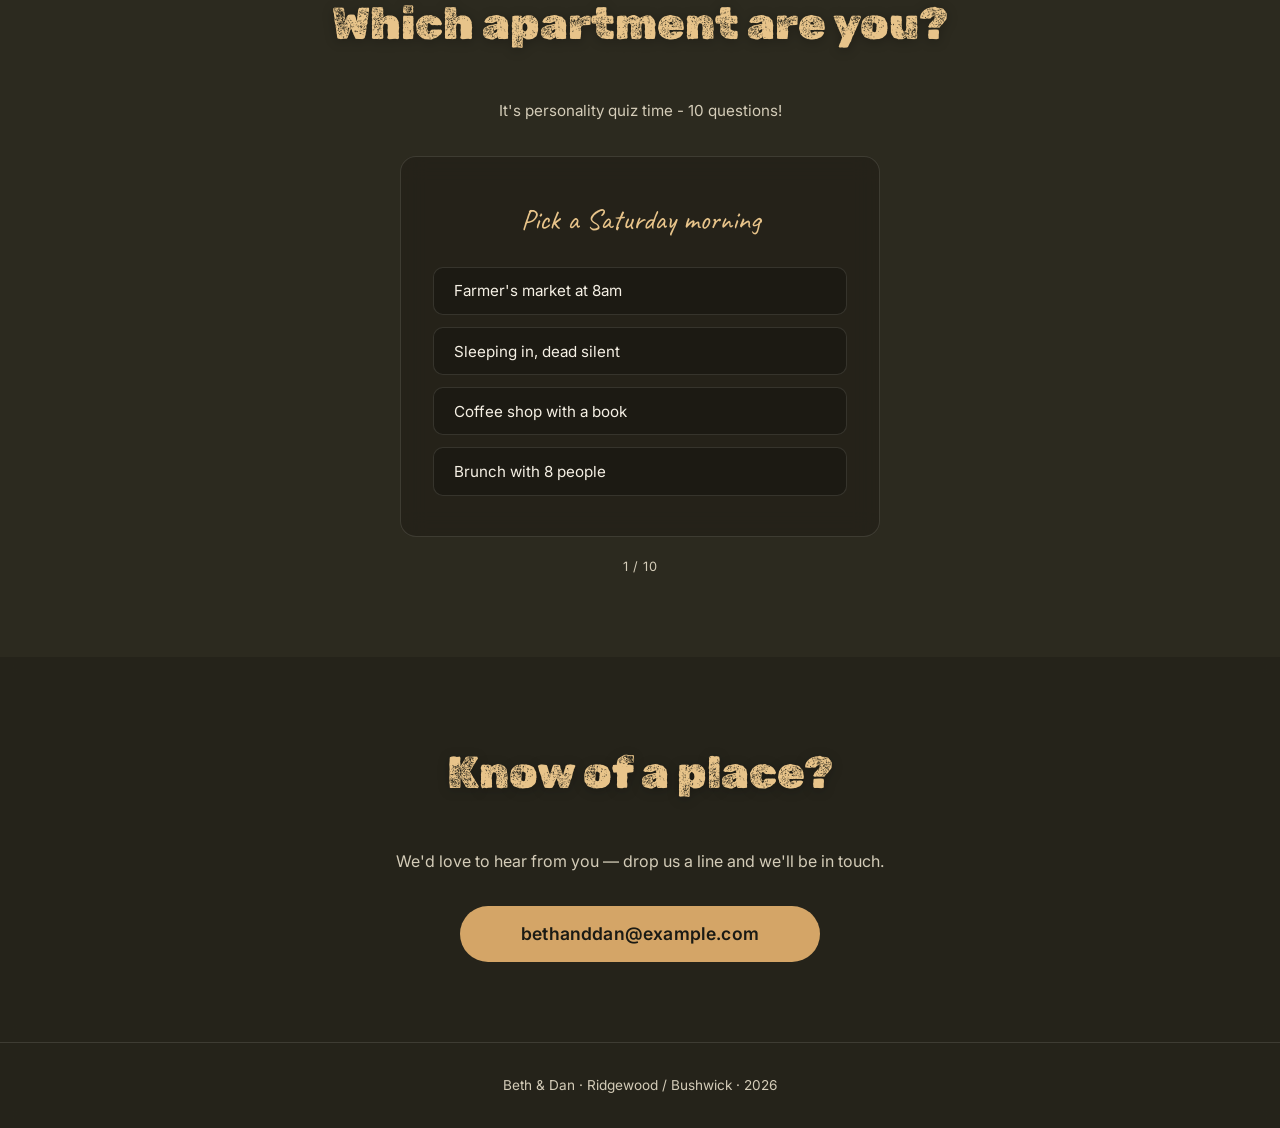
==== commit 3b02ef04: "some more small tweaks" ====
--- a/index.html
+++ b/index.html
@@ -22,13 +22,13 @@
   <div class="grain"></div>
 
   <nav>
-    <a href="#top" class="nav-logo">B&D</a>
+    <a href="#top" class="nav-logo">🏡</a>
     <div class="nav-links">
       <a href="#about">About Us</a>
       <a href="#wishlist">Wishlist</a>
       <a href="#priorities">Priorities</a>
       <a href="#vibes">Vibes</a>
-      <a href="#rec">Rec Letter</a>
+      <a href="#rec">Recommendation</a>
       <a href="#quiz">Quiz</a>
       <a href="#contact">Contact</a>
     </div>
@@ -38,7 +38,10 @@
     <div class="hero-content">
       <h1>Beth & Dan<br><span>need an apartment</span></h1>
       <p class="tagline">Friendly, chill, good income + credit.<br>Rent us the top floor of your townhouse!</p>
-      <a href="#about" class="cta-btn">Learn about us &darr;</a>
+      <div class="hero-btns">
+        <a href="#about" class="cta-btn">Help us out &darr;</a>
+        <a href="mailto:bethanddan@example.com?subject=I%20know%20of%20a%20place!" class="cta-btn cta-btn-outline">Email us</a>
+      </div>
     </div>
     <div class="hero-img-wrap">
       <img src="assets/photos/beth-and-dan.jpg" alt="Beth and Dan at the ice cream window in Ridgewood" class="hero-flyer">
@@ -50,6 +53,11 @@
   <div class="facts-strip">
     <div class="facts-inner">
       <div class="fact">
+        <span class="fact-label">Target Area</span>
+        <span class="fact-value">Ridgewood / Bushwick</span>
+      </div>
+      <div class="fact-divider"></div>
+      <div class="fact">
         <span class="fact-label">Target Budget</span>
         <span class="fact-value">$3,000 – $4,500/mo</span>
       </div>
@@ -61,7 +69,7 @@
       <div class="fact-divider"></div>
       <div class="fact">
         <span class="fact-label">Income</span>
-        <span class="fact-value">$330k combined</span>
+        <span class="fact-value">$300k</span>
       </div>
       <div class="fact-divider"></div>
       <div class="fact">
@@ -76,7 +84,7 @@
       <div class="fact-divider"></div>
       <div class="fact">
         <span class="fact-label">People</span>
-        <span class="fact-value">Just us two</span>
+        <span class="fact-value">Just us</span>
       </div>
     </div>
   </div>
@@ -90,7 +98,7 @@
       </div>
       <div class="polaroid" style="--rotate: 3deg;">
         <img src="assets/photos/community-garden.jpg" alt="Volunteering at the Ridgewood Community Garden" loading="lazy">
-        <span class="polaroid-label">dan @ the community garden — we love this neighborhood</span>
+        <span class="polaroid-label">dan @ ridgewood community garden</span>
       </div>
       <div class="polaroid" style="--rotate: -2deg;">
         <img src="assets/photos/library-volunteering.jpg" alt="Volunteering at Washington Irving library" loading="lazy">
@@ -121,29 +129,29 @@
   <section id="wishlist" class="section">
     <h2>What we're dreaming of</h2>
     <div class="polaroid-scatter">
+      <div class="polaroid" style="--rotate: -1deg;">
+        <img src="assets/photos/subway.jpg" alt="Near the subway" loading="lazy">
+        <span class="polaroid-label">~2-10mins from the subway — so our friends will actually visit</span>
+      </div>
       <div class="polaroid" style="--rotate: -3deg;">
         <img src="assets/photos/bay-windows-plants.jpg" alt="Our plant corner with keyboard, disco ball, and lots of greenery" loading="lazy">
-        <span class="polaroid-label">skylights or bay windows — our plants would love the light</span>
+        <span class="polaroid-label">skylights and/or bay windows — our plants love the light</span>
+      </div>
+      <div class="polaroid" style="--rotate: -3deg;">
+        <img src="assets/photos/kitchen.jpg" alt="Cooking with friends in the kitchen" loading="lazy">
+        <span class="polaroid-label">a kitchen that's fun to cook in / good for hosting - decent appliances, a counter to work at</span>
+      </div>
+      <div class="polaroid" style="--rotate: -1.5deg;">
+        <img src="assets/photos/desk.jpg" alt="Bay windows are great for a desk" loading="lazy">
+        <span class="polaroid-label">space and quiet to work from home in</span>
       </div>
       <div class="polaroid" style="--rotate: 2.5deg;">
         <img src="assets/photos/bathroom-plant.jpg" alt="The spiral ginger in the bathroom" loading="lazy">
         <span class="polaroid-label">a nice bathroom — good ventilation, not super cramped</span>
       </div>
-      <div class="polaroid" style="--rotate: -1deg;">
-        <img src="assets/photos/subway.jpg" alt="Near the subway" loading="lazy">
-        <span class="polaroid-label">~2-10mins from the subway — so our friends will actually visit</span>
-      </div>
-      <div class="polaroid" style="--rotate: -1.5deg;">
-        <img src="assets/photos/desk.jpg" alt="Bay windows are great for a desk" loading="lazy">
-        <span class="polaroid-label">space and quiet to work from home in</span>
-      </div>
       <div class="polaroid" style="--rotate: 2deg;">
         <img src="assets/photos/bay-windows-1.jpg" alt="Bay windows letting in light" loading="lazy">
         <span class="polaroid-label">character — a place that feels like home, not a box</span>
-      </div>
-      <div class="polaroid" style="--rotate: -3deg;">
-        <img src="assets/photos/kitchen.jpg" alt="Cooking with friends in the kitchen" loading="lazy">
-        <span class="polaroid-label">a kitchen that's fun to cook in - decent appliances, a counter to work at</span>
       </div>
     </div>
   </section>
@@ -205,7 +213,7 @@
         </div>
         <div class="vibe-info">
           <span class="vibe-address">66-67 Forest Ave, Ridgewood</span>
-          <span class="vibe-caption">the bay windows and the light in this one 😍</span>
+          <span class="vibe-caption">this is basically the dream</span>
         </div>
       </a>
       <a href="https://streeteasy.com/building/731-madison-street-brooklyn/2" target="_blank" class="vibe-card">
@@ -251,27 +259,8 @@
 
   <section id="contact" class="section section-alt">
     <h2>Know of a place?</h2>
-    <p class="contact-subtitle">We'd love to hear from you. Tell us about it and we'll be in touch.</p>
-    <form class="contact-form" id="contactForm">
-      <div class="form-row">
-        <div class="form-group">
-          <label for="name">Your name</label>
-          <input type="text" id="name" name="name" required placeholder="Friendly landlord">
-        </div>
-        <div class="form-group">
-          <label for="email">Your email</label>
-          <input type="email" id="email" name="email" required placeholder="you@example.com">
-        </div>
-      </div>
-      <div class="form-group">
-        <label for="message">Tell us about the place!</label>
-        <textarea id="message" name="message" rows="5" required placeholder="It's got a skylight, a large bathroom, and the M train is two blocks away..."></textarea>
-      </div>
-      <button type="submit" class="cta-btn">Send it over</button>
-    </form>
-    <div class="form-success" id="formSuccess" hidden>
-      <p>Thanks! We'll get back to you soon.</p>
-    </div>
+    <p class="contact-subtitle">We'd love to hear from you — drop us a line and we'll be in touch.</p>
+    <a href="mailto:bethanddan@example.com?subject=I%20know%20of%20a%20place!" class="cta-btn contact-email-btn">bethanddan@example.com</a>
   </section>
 
   <footer>
--- a/style.css
+++ b/style.css
@@ -153,6 +153,23 @@
   transform: translateY(-2px);
 }
 
+.cta-btn-outline {
+  background: transparent;
+  border: 2px solid var(--warm);
+  color: var(--warm-light);
+}
+
+.cta-btn-outline:hover {
+  background: var(--warm);
+  color: #1a1a14;
+}
+
+.hero-btns {
+  display: flex;
+  gap: 1rem;
+  flex-wrap: wrap;
+}
+
 .hero-img-wrap {
   z-index: 1;
   max-width: 360px;
@@ -513,68 +530,13 @@
   margin-bottom: 2rem;
 }
 
-.contact-form {
-  max-width: 600px;
+.contact-email-btn {
+  display: block;
+  max-width: 360px;
   margin: 0 auto;
-}
-
-.form-row {
-  display: grid;
-  grid-template-columns: 1fr 1fr;
-  gap: 1rem;
-}
-
-.form-group {
-  margin-bottom: 1.25rem;
-}
-
-.form-group label {
-  display: block;
-  font-size: 0.85rem;
-  color: var(--text-muted);
-  margin-bottom: 0.4rem;
-  font-weight: 500;
-}
-
-.form-group input,
-.form-group textarea {
-  width: 100%;
-  padding: 0.75rem 1rem;
-  background: rgba(20, 19, 14, 0.5);
-  border: 1px solid var(--border);
-  border-radius: 8px;
-  color: var(--text);
-  font-family: 'Inter', sans-serif;
-  font-size: 0.95rem;
-  transition: border-color 0.2s;
-}
-
-.form-group input:focus,
-.form-group textarea:focus {
-  outline: none;
-  border-color: var(--warm);
-}
-
-.form-group input::placeholder,
-.form-group textarea::placeholder {
-  color: rgba(212, 204, 184, 0.4);
-}
-
-.contact-form .cta-btn {
-  width: 100%;
-  font-size: 1.05rem;
-  margin-top: 0.5rem;
-}
-
-.form-success {
-  text-align: center;
-  padding: 2rem;
-}
-
-.form-success p {
-  font-family: var(--handwriting);
-  font-size: 2rem;
-  color: var(--warm-light);
+  text-align: center;
+  font-size: 1.1rem;
+  letter-spacing: 0.01em;
 }
 
 /* FACTS STRIP */
@@ -888,10 +850,6 @@
     display: none;
   }
 
-  .form-row {
-    grid-template-columns: 1fr;
-  }
-
   .nav-links {
     gap: 1rem;
   }
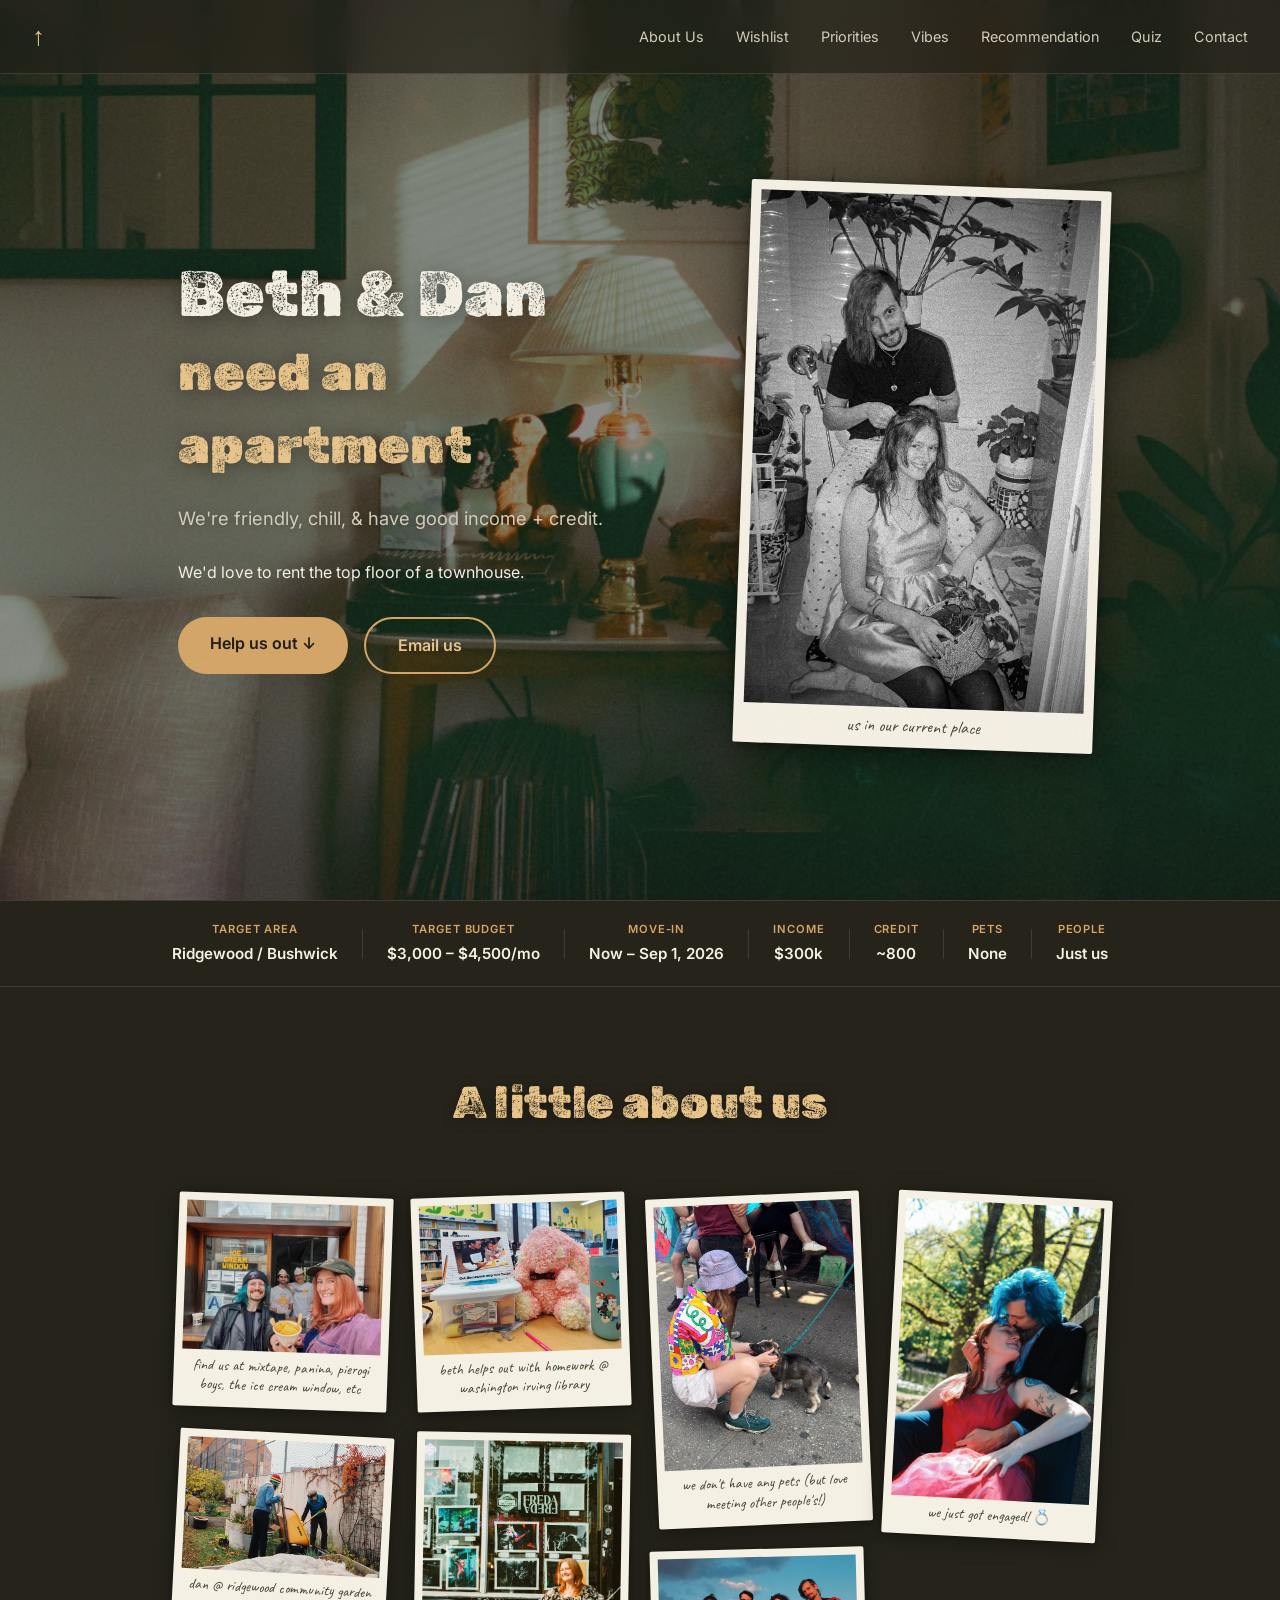
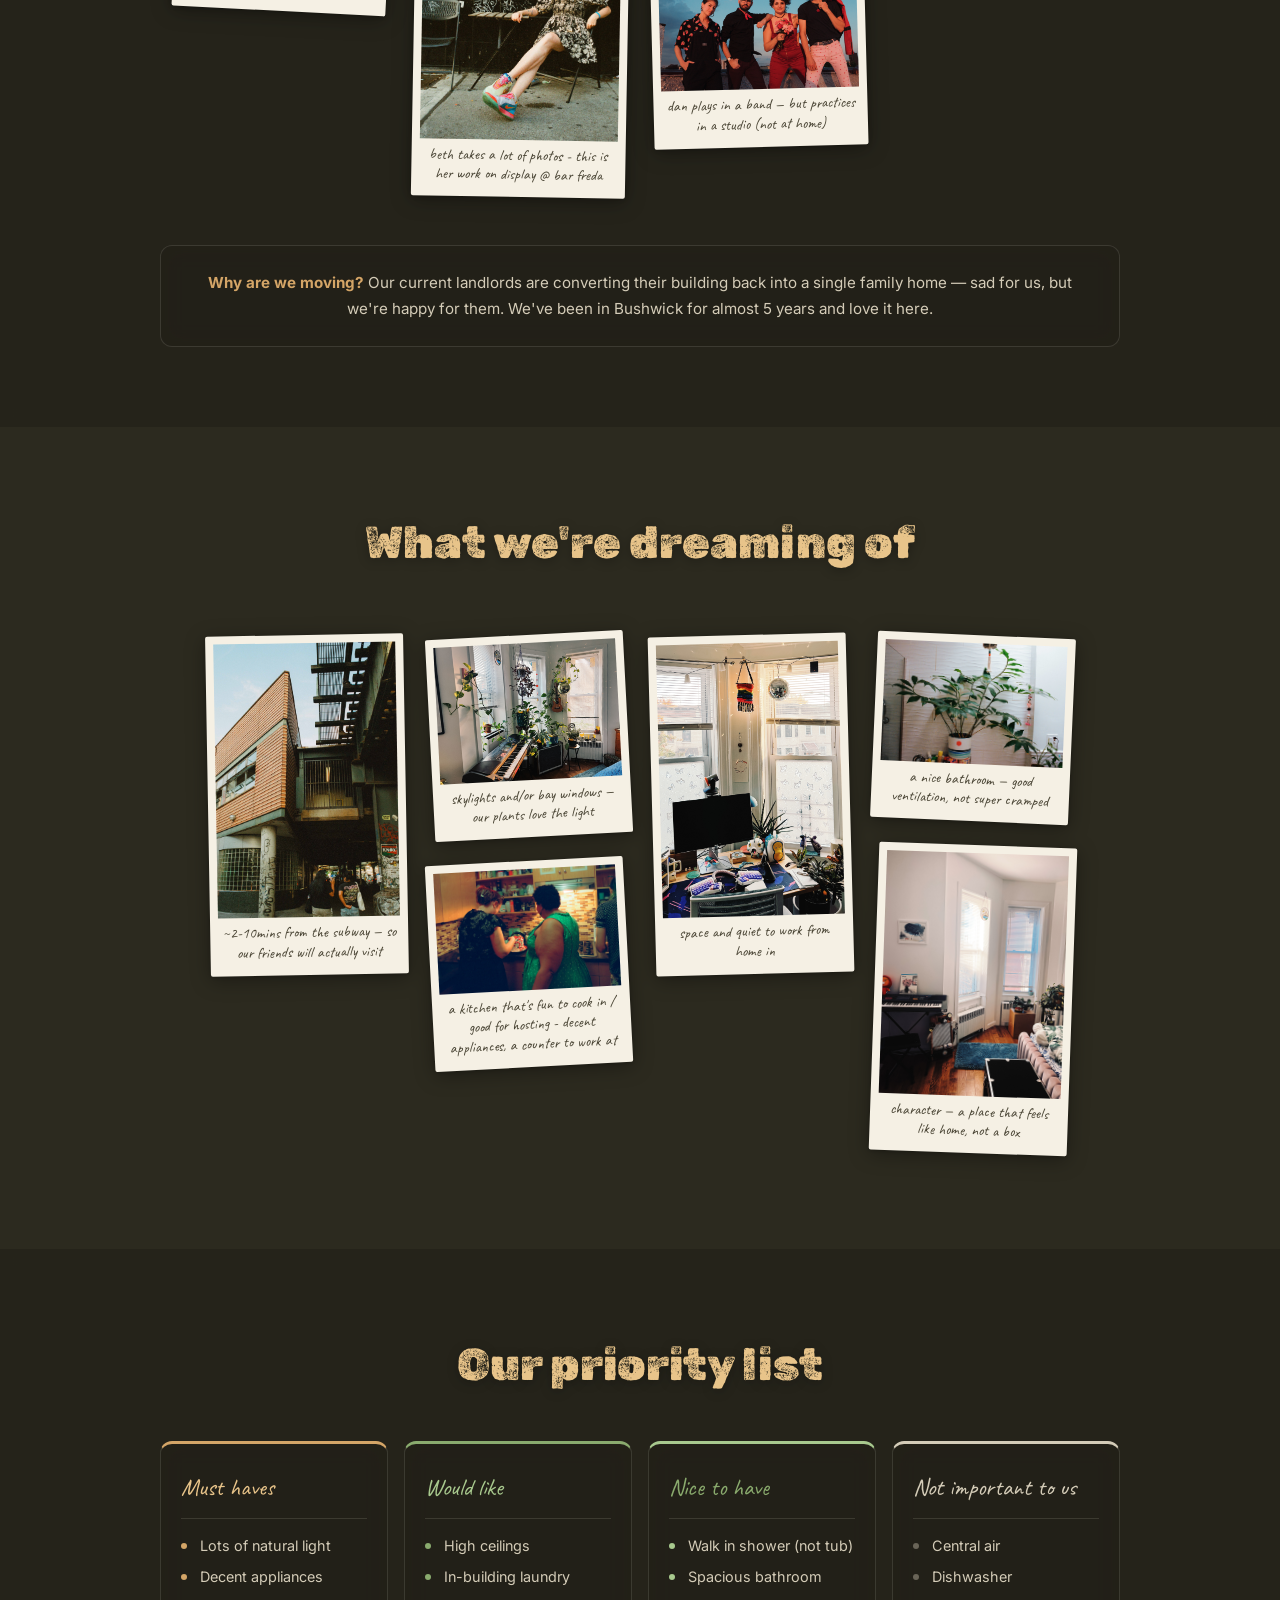
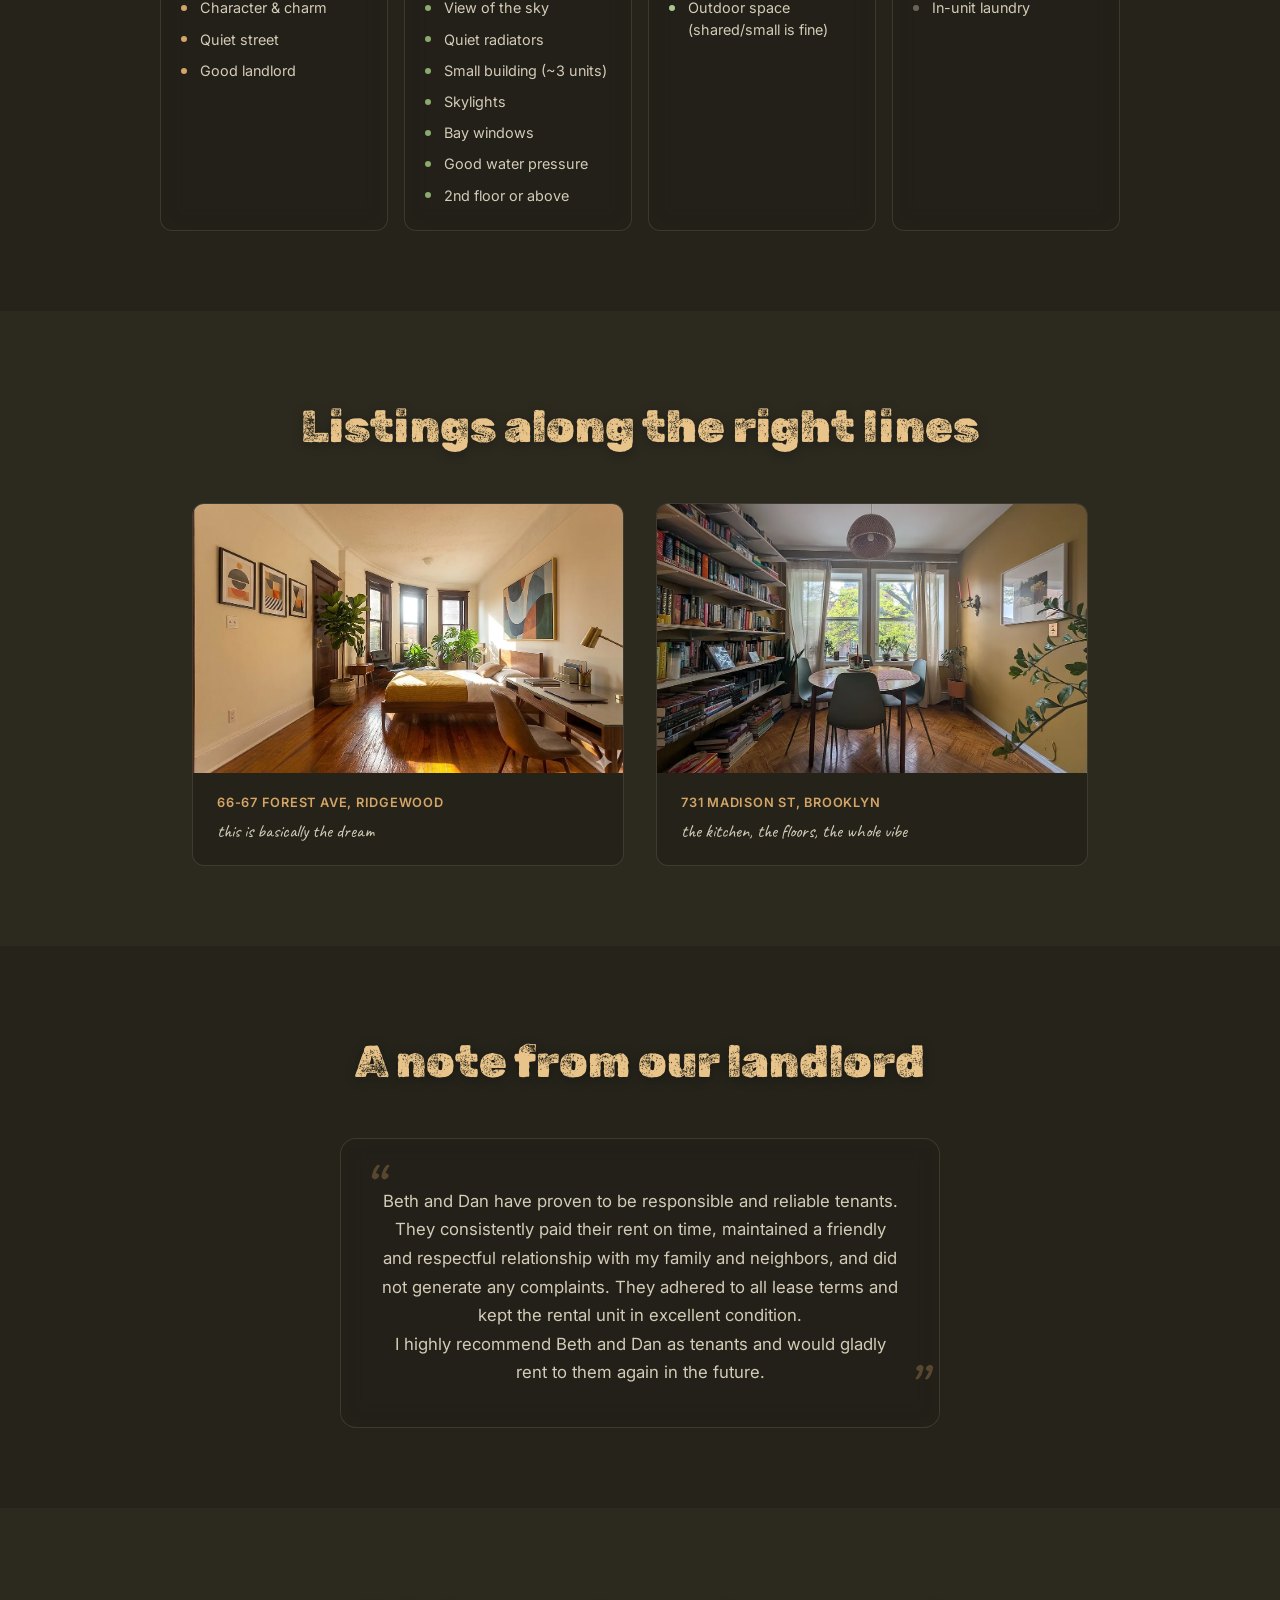
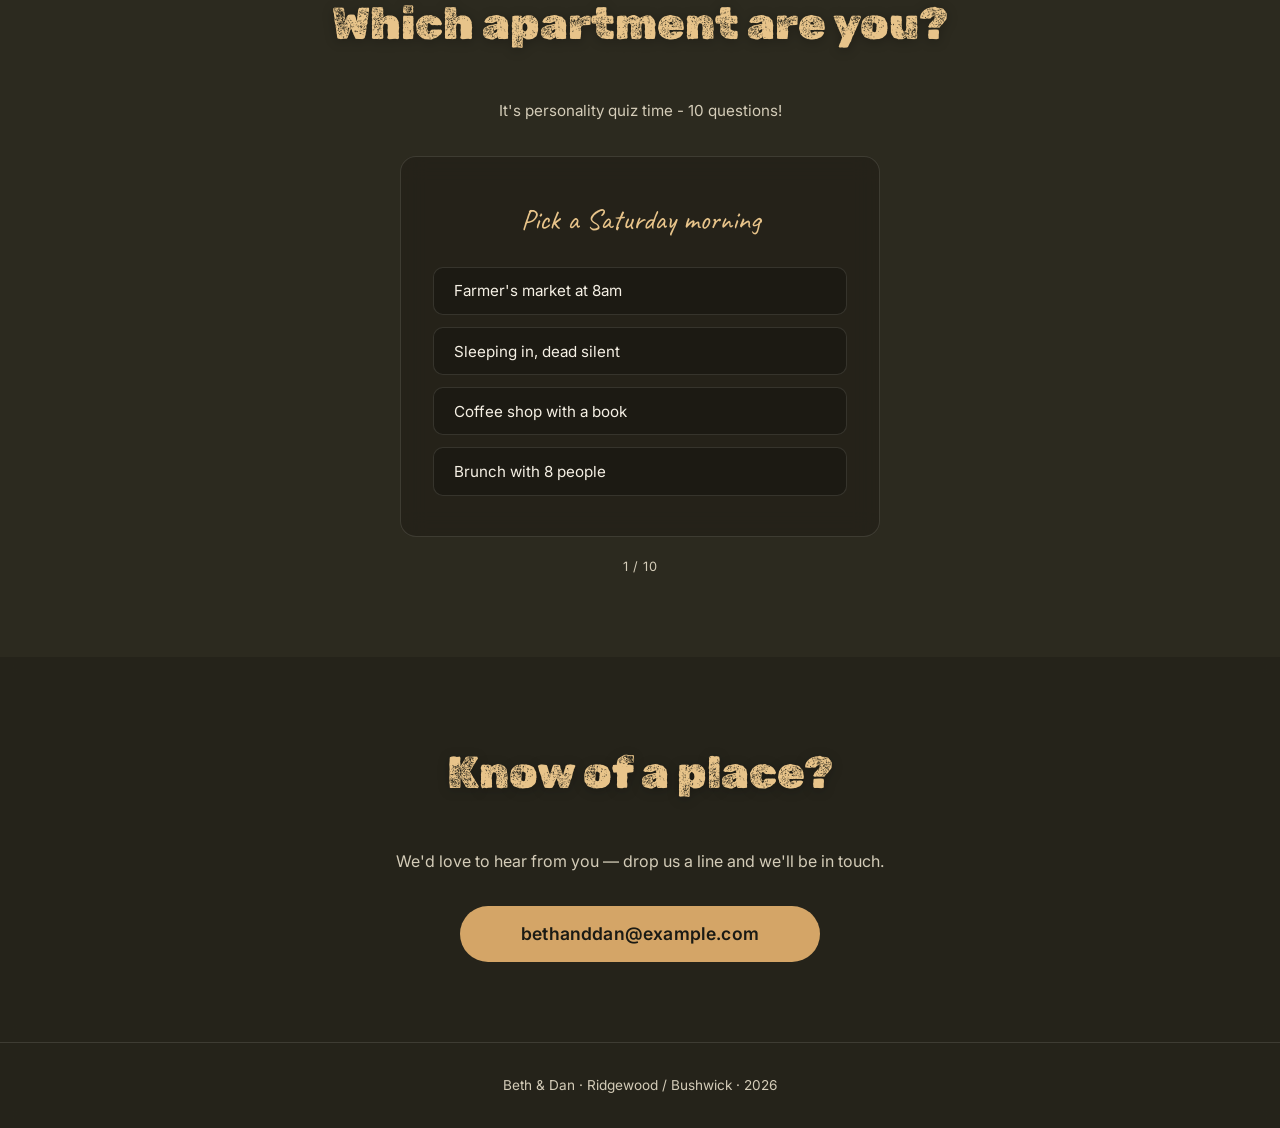
==== commit 4625eece: "get rid of nav baron mobile, small tweaks." ====
--- a/index.html
+++ b/index.html
@@ -22,7 +22,7 @@
   <div class="grain"></div>
 
   <nav>
-    <a href="#top" class="nav-logo">🏡</a>
+    <a href="#top" class="nav-logo">↑</a>
     <div class="nav-links">
       <a href="#about">About Us</a>
       <a href="#wishlist">Wishlist</a>
@@ -37,7 +37,9 @@
   <header id="top">
     <div class="hero-content">
       <h1>Beth & Dan<br><span>need an apartment</span></h1>
-      <p class="tagline">Friendly, chill, good income + credit.<br>Rent us the top floor of your townhouse!</p>
+      <p class="tagline">We're friendly, chill, & have good income + credit.</p>
+      <br/>
+      <p>We'd love to rent the top floor of a townhouse.</p>
       <div class="hero-btns">
         <a href="#about" class="cta-btn">Help us out &darr;</a>
         <a href="mailto:bethanddan@example.com?subject=I%20know%20of%20a%20place!" class="cta-btn cta-btn-outline">Email us</a>
--- a/style.css
+++ b/style.css
@@ -61,7 +61,7 @@
   top: 0;
   left: 0;
   right: 0;
-  z-index: 100;
+  z-index: 10001;
   display: flex;
   justify-content: space-between;
   align-items: center;
@@ -94,6 +94,7 @@
 .nav-links a:hover {
   color: var(--warm-light);
 }
+
 
 /* HERO */
 header {
@@ -168,6 +169,11 @@
   display: flex;
   gap: 1rem;
   flex-wrap: wrap;
+  margin-top: 2rem;
+}
+
+.hero-btns .cta-btn {
+  margin-top: 0;
 }
 
 .hero-img-wrap {
@@ -850,12 +856,8 @@
     display: none;
   }
 
-  .nav-links {
-    gap: 1rem;
-  }
-
-  .nav-links a {
-    font-size: 0.8rem;
+  nav {
+    display: none;
   }
 
   .section h2 {
@@ -872,10 +874,6 @@
     padding: 0.75rem 1rem;
   }
 
-  .nav-links {
-    gap: 0.75rem;
-  }
-
   .hero-content h1 {
     font-size: 2.2rem;
   }
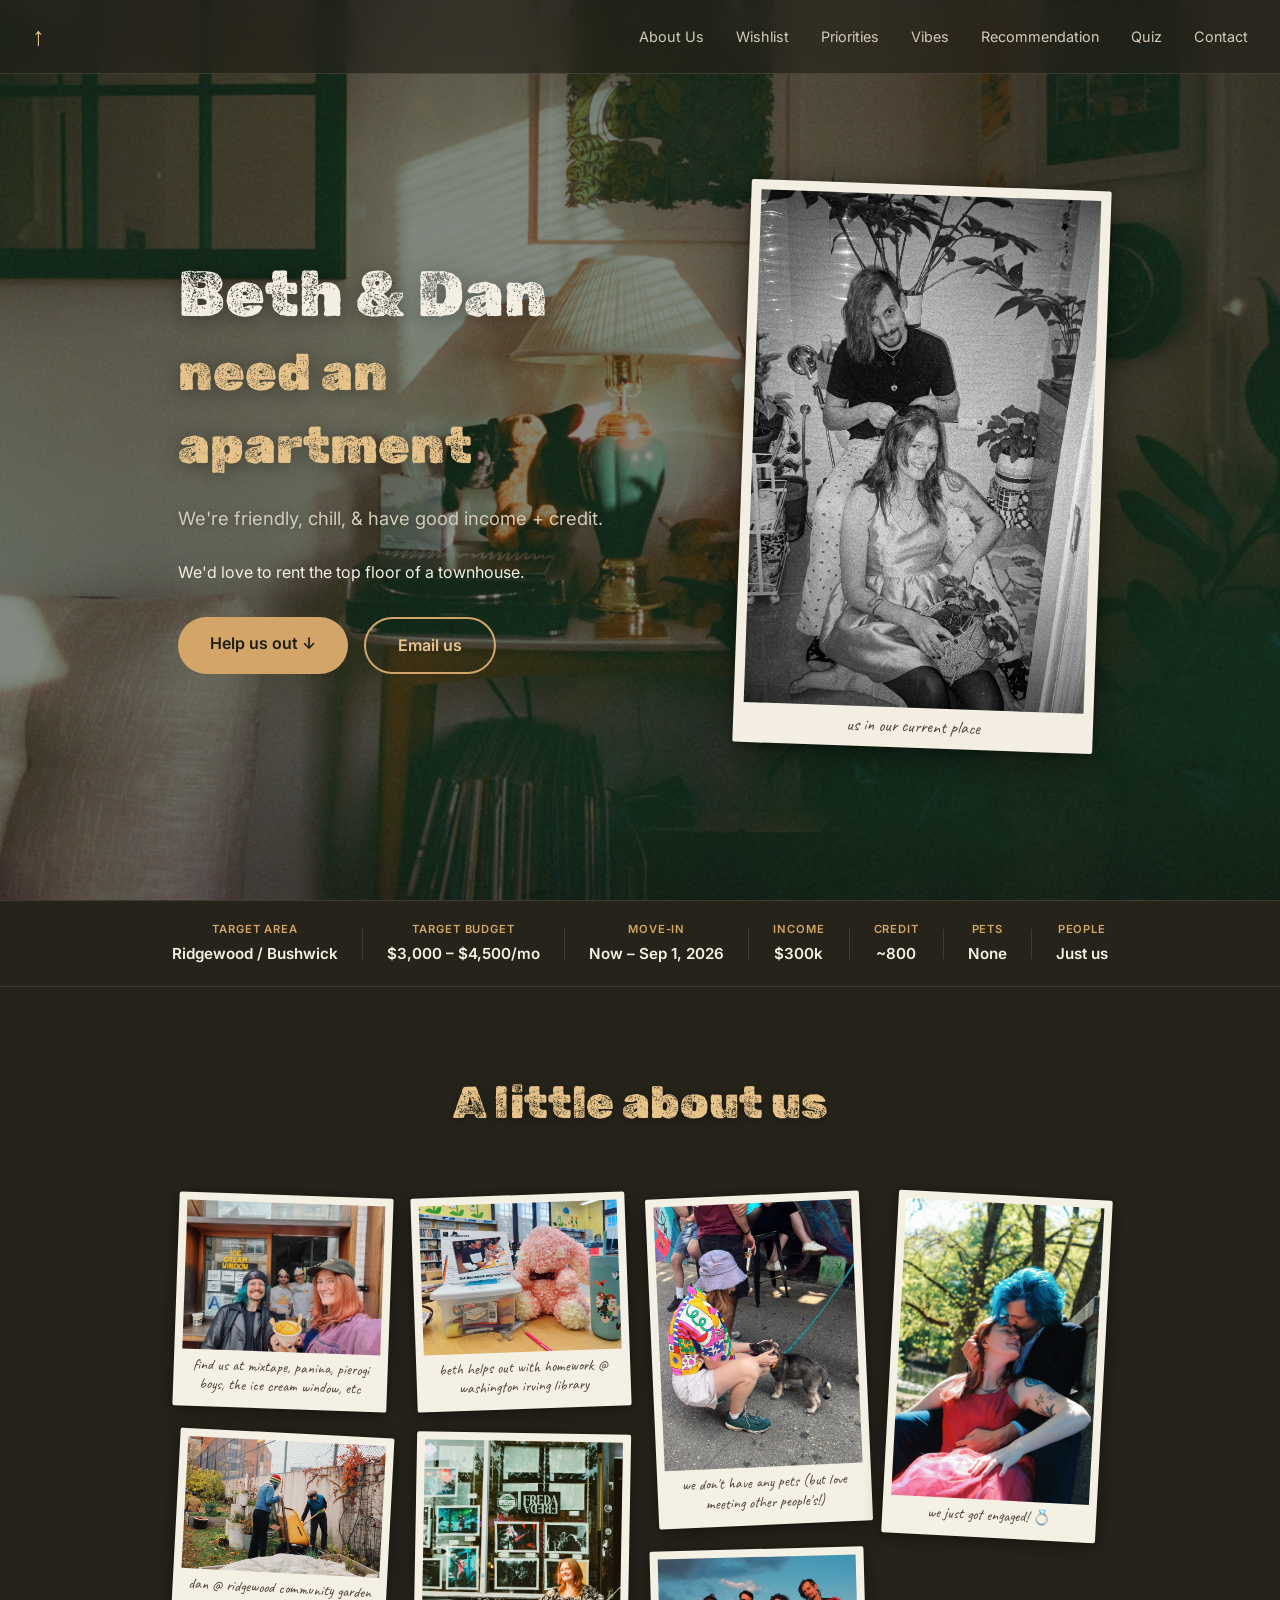
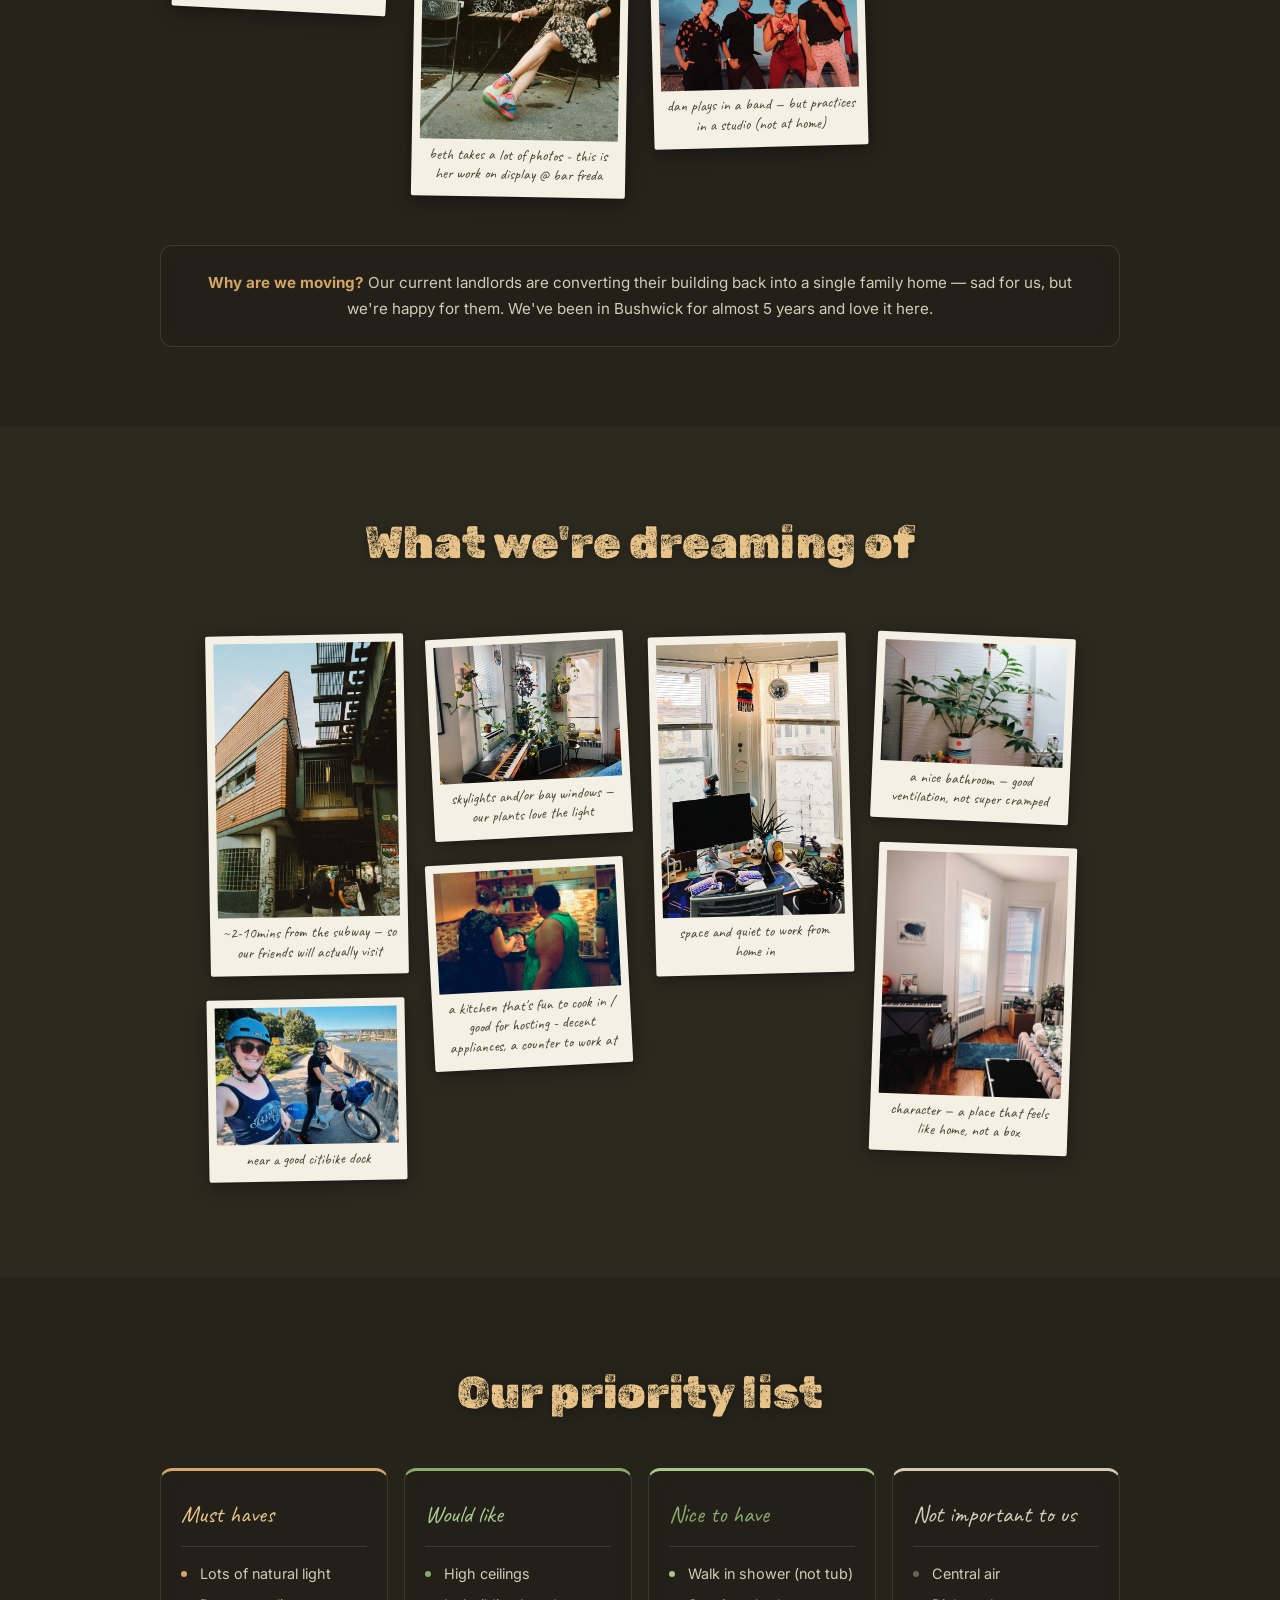
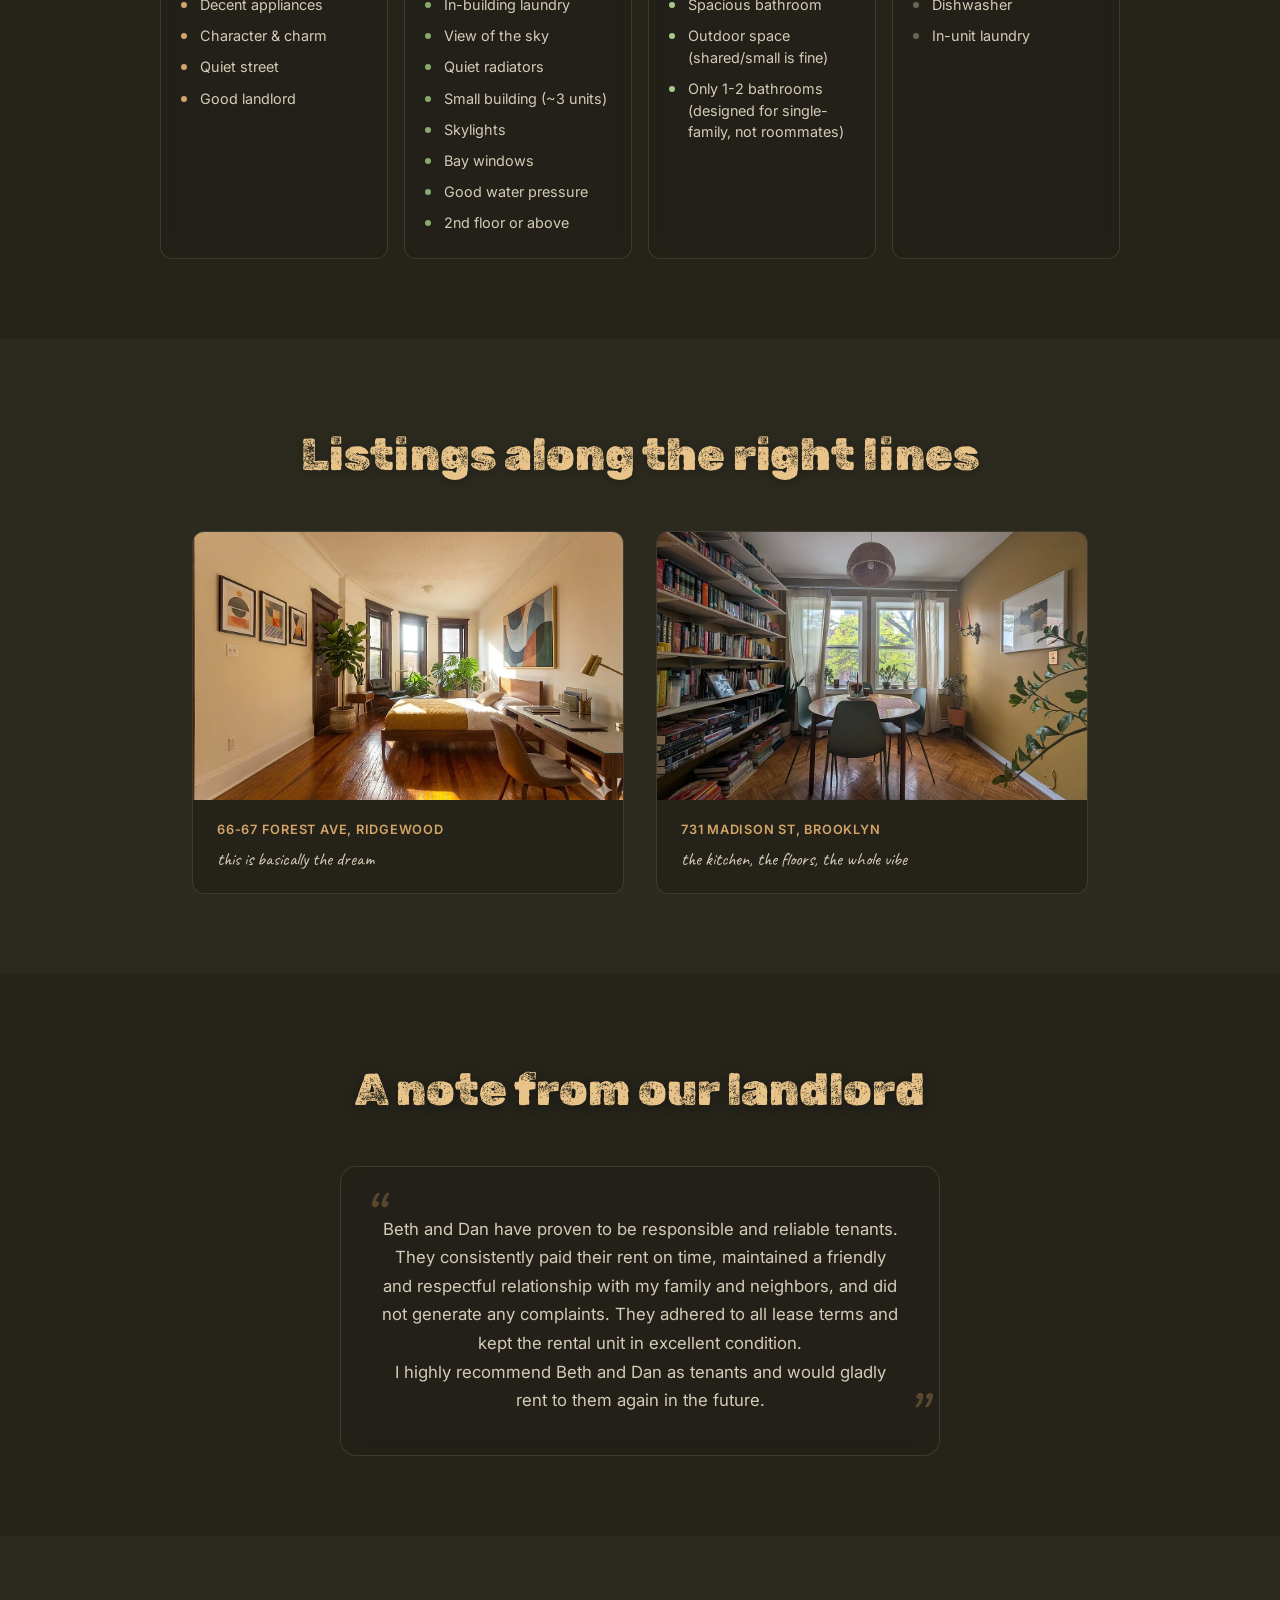
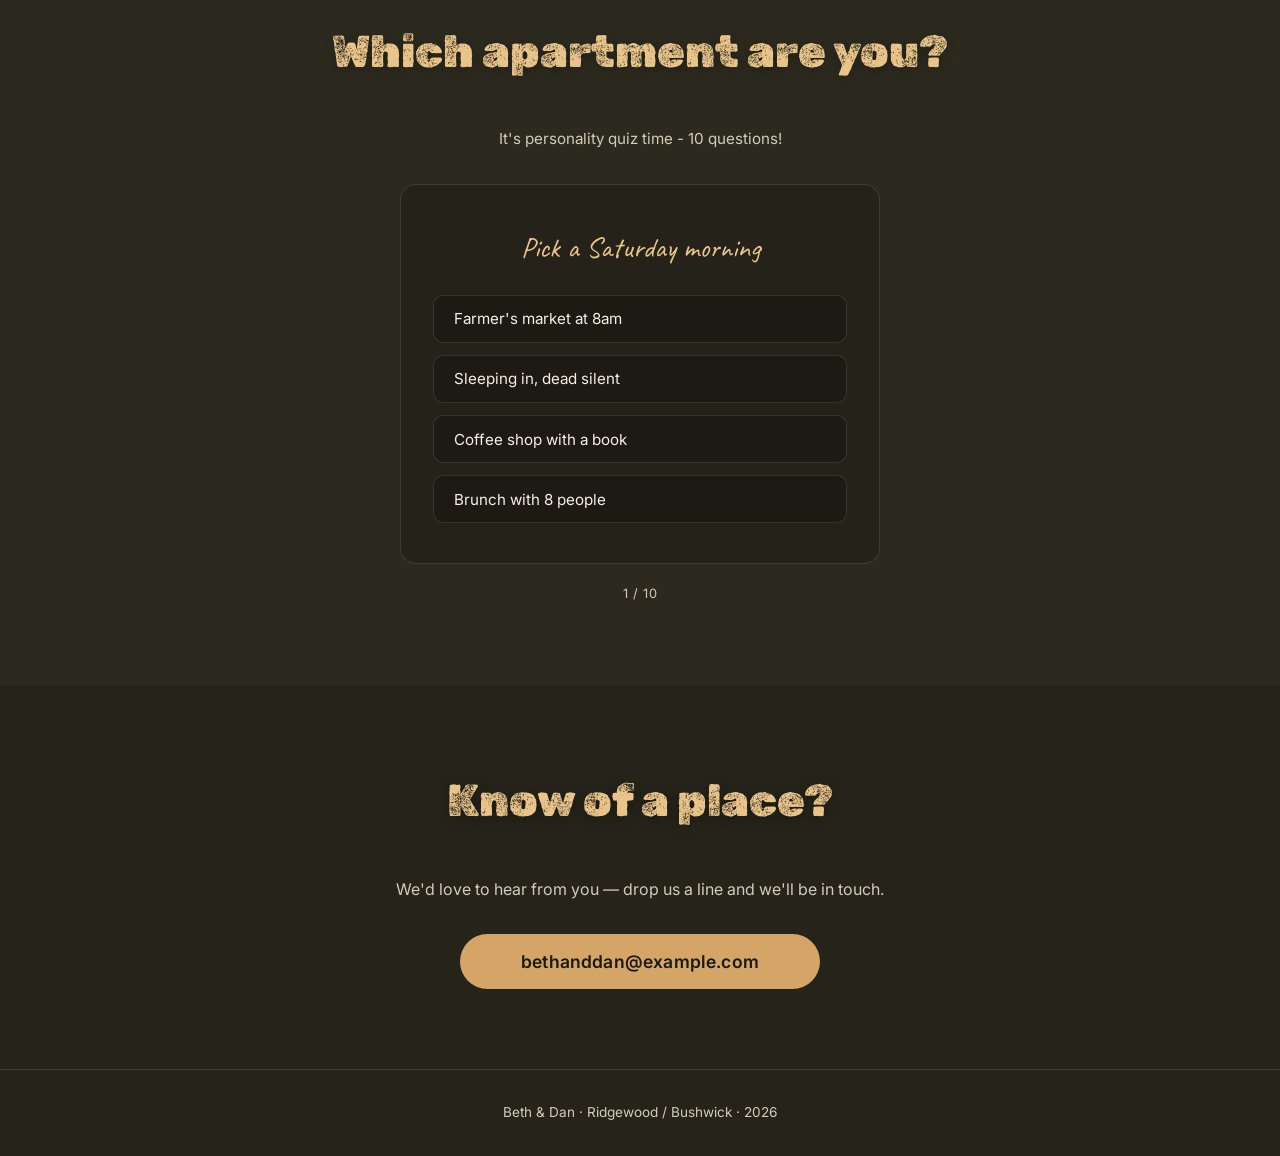
==== commit a48300e9: "update readme, small tweaks to pref, add citibike picture" ====
--- a/index.html
+++ b/index.html
@@ -135,6 +135,10 @@
         <img src="assets/photos/subway.jpg" alt="Near the subway" loading="lazy">
         <span class="polaroid-label">~2-10mins from the subway — so our friends will actually visit</span>
       </div>
+      <div class="polaroid" style="--rotate: -1deg;">
+        <img src="assets/photos/citibike.jpg" alt="Beth and Dan on a Citi Bike ride along the river" loading="lazy">
+        <span class="polaroid-label">near a good citibike dock</span>
+      </div>
       <div class="polaroid" style="--rotate: -3deg;">
         <img src="assets/photos/bay-windows-plants.jpg" alt="Our plant corner with keyboard, disco ball, and lots of greenery" loading="lazy">
         <span class="polaroid-label">skylights and/or bay windows — our plants love the light</span>
@@ -192,6 +196,7 @@
           <li>Walk in shower (not tub)</li>
           <li>Spacious bathroom</li>
           <li>Outdoor space (shared/small is fine)</li>
+          <li>Only 1-2 bathrooms (designed for single-family, not roommates)</li>
         </ul>
       </div>
       <div class="priority-col priority-meh">
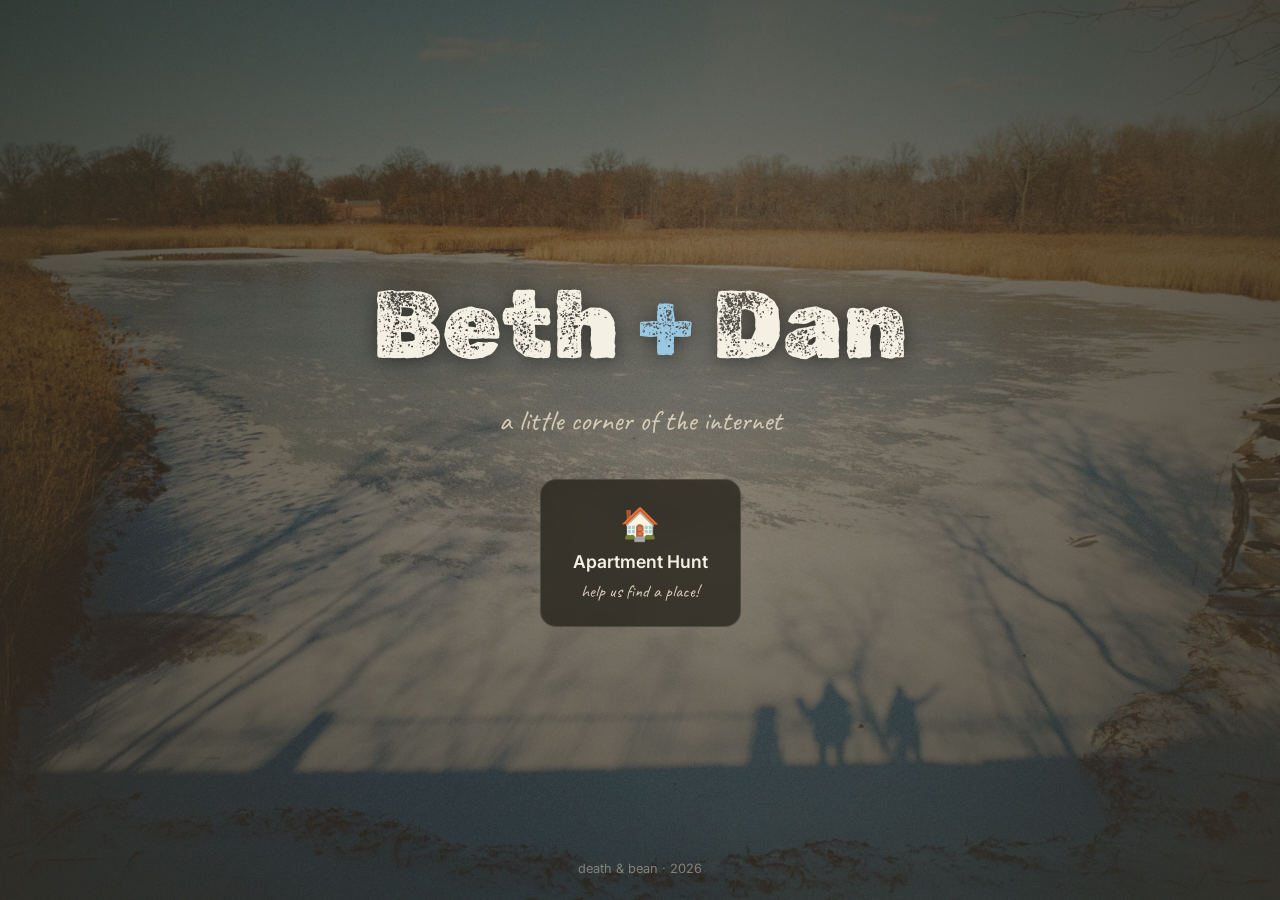
==== commit bce08b74: "add a home page and set up cname" ====
--- a/index.html
+++ b/index.html
@@ -3,278 +3,179 @@
 <head>
   <meta charset="UTF-8">
   <meta name="viewport" content="width=device-width, initial-scale=1.0">
-  <title>Beth & Dan Need an Apartment!</title>
+  <title>Beth + Dan</title>
 
-  <meta property="og:title" content="Beth & Dan Need an Apartment!">
-  <meta property="og:description" content="Friendly couple with good income & credit looking for a place in Ridgewood / Bushwick. We'd love to rent the top floor of your townhouse.">
-  <meta property="og:image" content="assets/photos/ice-cream-window.jpg">
+  <meta property="og:title" content="Beth + Dan">
+  <meta property="og:description" content="A little corner of the internet for Beth & Dan.">
   <meta property="og:type" content="website">
-  <meta name="twitter:card" content="summary_large_image">
+  <meta property="og:url" content="https://bethplusdan.com">
 
   <link rel="preconnect" href="https://fonts.googleapis.com">
   <link rel="preconnect" href="https://fonts.gstatic.com" crossorigin>
   <link href="https://fonts.googleapis.com/css2?family=Rubik+Dirt&family=Caveat:wght@400;600;700&family=Inter:wght@400;500;600&display=swap" rel="stylesheet">
-  <link rel="stylesheet" href="style.css">
+
+  <style>
+    :root {
+      --bg: #2c2a1f;
+      --text: #f5f0e4;
+      --text-muted: #d4ccb8;
+      --accent: #8aab6e;
+      --accent-light: #a8c98e;
+      --warm: #d4a567;
+      --card-bg: rgba(35, 33, 25, 0.75);
+      --border: rgba(245, 240, 228, 0.12);
+      --heading-font: 'Rubik Dirt', 'Caveat', cursive;
+      --handwriting: 'Caveat', cursive;
+    }
+
+    * { margin: 0; padding: 0; box-sizing: border-box; }
+    html { scroll-behavior: smooth; }
+
+    body {
+      font-family: 'Inter', sans-serif;
+      color: var(--text);
+      background: var(--bg);
+      min-height: 100vh;
+      display: flex;
+      flex-direction: column;
+      align-items: center;
+      justify-content: center;
+      overflow: hidden;
+      position: relative;
+    }
+
+    .bg-photo {
+      position: fixed;
+      inset: 0;
+      background: url('assets/ridgewood reservoir.jpg') center center / cover no-repeat;
+      z-index: 0;
+    }
+
+    .bg-overlay {
+      position: fixed;
+      inset: 0;
+      background: radial-gradient(ellipse at center, rgba(44, 42, 31, 0.4) 0%, rgba(44, 42, 31, 0.85) 100%);
+      z-index: 0;
+    }
+
+    .grain {
+      position: fixed;
+      inset: 0;
+      opacity: 0.04;
+      pointer-events: none;
+      z-index: 0;
+      background-image: url("data:image/svg+xml,%3Csvg viewBox='0 0 256 256' xmlns='http://www.w3.org/2000/svg'%3E%3Cfilter id='n'%3E%3CfeTurbulence type='fractalNoise' baseFrequency='0.9' numOctaves='4' stitchTiles='stitch'/%3E%3C/filter%3E%3Crect width='100%25' height='100%25' filter='url(%23n)'/%3E%3C/svg%3E");
+      background-size: 128px 128px;
+    }
+
+    .home {
+      text-align: center;
+      padding: 2rem;
+      position: relative;
+      z-index: 1;
+    }
+
+    h1 {
+      font-family: var(--heading-font);
+      font-size: clamp(3rem, 10vw, 6rem);
+      line-height: 1.1;
+      color: var(--text);
+      margin-bottom: 0.25em;
+      text-shadow: 0 2px 20px rgba(0, 0, 0, 0.5);
+      font-weight: 400 !important;
+    }
+
+    h1 .plus {
+      color: #9ac8e2;
+    }
+
+    .tagline {
+      font-family: var(--handwriting);
+      font-size: clamp(1.2rem, 3vw, 1.8rem);
+      color: var(--text-muted);
+      margin-bottom: 2.5rem;
+    }
+
+    .links {
+      display: flex;
+      flex-wrap: wrap;
+      gap: 1rem;
+      justify-content: center;
+    }
+
+    .link-card {
+      display: flex;
+      flex-direction: column;
+      align-items: center;
+      gap: 0.5rem;
+      padding: 1.5rem 2rem;
+      background: var(--card-bg);
+      border: 1px solid var(--border);
+      border-radius: 16px;
+      text-decoration: none;
+      color: var(--text);
+      transition: transform 0.2s, border-color 0.2s, background 0.2s;
+      min-width: 180px;
+      backdrop-filter: blur(12px);
+      -webkit-backdrop-filter: blur(12px);
+    }
+
+    .link-card:hover {
+      transform: translateY(-4px);
+      border-color: var(--accent);
+      background: rgba(138, 171, 110, 0.15);
+    }
+
+    .link-card .icon {
+      font-size: 2rem;
+    }
+
+    .link-card .label {
+      font-weight: 600;
+      font-size: 1.1rem;
+    }
+
+    .link-card .desc {
+      font-size: 0.85rem;
+      color: var(--text-muted);
+      font-family: var(--handwriting);
+      font-size: 1.1rem;
+    }
+
+    footer {
+      position: fixed;
+      bottom: 1.5rem;
+      font-size: 0.8rem;
+      color: var(--text-muted);
+      opacity: 0.5;
+    }
+
+    @media (max-width: 500px) {
+      .links { flex-direction: column; align-items: center; }
+      .link-card { width: 100%; max-width: 280px; }
+    }
+  </style>
 </head>
 <body>
-  <div class="page-bg"></div>
-  <div class="page-bg-overlay"></div>
+  <div class="bg-photo"></div>
+  <div class="bg-overlay"></div>
   <div class="grain"></div>
 
-  <nav>
-    <a href="#top" class="nav-logo">↑</a>
-    <div class="nav-links">
-      <a href="#about">About Us</a>
-      <a href="#wishlist">Wishlist</a>
-      <a href="#priorities">Priorities</a>
-      <a href="#vibes">Vibes</a>
-      <a href="#rec">Recommendation</a>
-      <a href="#quiz">Quiz</a>
-      <a href="#contact">Contact</a>
-    </div>
-  </nav>
+  <div class="home">
+    <h1>Beth <span class="plus">+</span> Dan</h1>
+    <p class="tagline">a little corner of the internet</p>
 
-  <header id="top">
-    <div class="hero-content">
-      <h1>Beth & Dan<br><span>need an apartment</span></h1>
-      <p class="tagline">We're friendly, chill, & have good income + credit.</p>
-      <br/>
-      <p>We'd love to rent the top floor of a townhouse.</p>
-      <div class="hero-btns">
-        <a href="#about" class="cta-btn">Help us out &darr;</a>
-        <a href="mailto:bethanddan@example.com?subject=I%20know%20of%20a%20place!" class="cta-btn cta-btn-outline">Email us</a>
-      </div>
-    </div>
-    <div class="hero-img-wrap">
-      <img src="assets/photos/beth-and-dan.jpg" alt="Beth and Dan at the ice cream window in Ridgewood" class="hero-flyer">
-      <span class="hero-img-caption">us in our current place</span>
-    </div>
-  </header>
-
-  <!-- QUICK FACTS -->
-  <div class="facts-strip">
-    <div class="facts-inner">
-      <div class="fact">
-        <span class="fact-label">Target Area</span>
-        <span class="fact-value">Ridgewood / Bushwick</span>
-      </div>
-      <div class="fact-divider"></div>
-      <div class="fact">
-        <span class="fact-label">Target Budget</span>
-        <span class="fact-value">$3,000 – $4,500/mo</span>
-      </div>
-      <div class="fact-divider"></div>
-      <div class="fact">
-        <span class="fact-label">Move-in</span>
-        <span class="fact-value">Now – Sep 1, 2026</span>
-      </div>
-      <div class="fact-divider"></div>
-      <div class="fact">
-        <span class="fact-label">Income</span>
-        <span class="fact-value">$300k</span>
-      </div>
-      <div class="fact-divider"></div>
-      <div class="fact">
-        <span class="fact-label">Credit</span>
-        <span class="fact-value">~800</span>
-      </div>
-      <div class="fact-divider"></div>
-      <div class="fact">
-        <span class="fact-label">Pets</span>
-        <span class="fact-value">None</span>
-      </div>
-      <div class="fact-divider"></div>
-      <div class="fact">
-        <span class="fact-label">People</span>
-        <span class="fact-value">Just us</span>
-      </div>
+    <div class="links">
+      <a href="/apartmenthunt/" class="link-card">
+        <span class="icon">🏠</span>
+        <span class="label">Apartment Hunt</span>
+        <span class="desc">help us find a place!</span>
+      </a>
     </div>
   </div>
 
-  <section id="about" class="section section-alt">
-    <h2>A little about us</h2>
-    <div class="polaroid-scatter">
-      <div class="polaroid" style="--rotate: 2deg;">
-        <img src="assets/photos/ice-cream-window.jpg" alt="Beth and Dan at the ice cream window" loading="lazy">
-        <span class="polaroid-label">find us at mixtape, panina, pierogi boys, the ice cream window, etc</span>
-      </div>
-      <div class="polaroid" style="--rotate: 3deg;">
-        <img src="assets/photos/community-garden.jpg" alt="Volunteering at the Ridgewood Community Garden" loading="lazy">
-        <span class="polaroid-label">dan @ ridgewood community garden</span>
-      </div>
-      <div class="polaroid" style="--rotate: -2deg;">
-        <img src="assets/photos/library-volunteering.jpg" alt="Volunteering at Washington Irving library" loading="lazy">
-        <span class="polaroid-label">beth helps out with homework @ washington irving library</span>
-      </div>
-      <div class="polaroid" style="--rotate: 1deg;">
-        <img src="assets/photos/bar-freda.jpg" alt="Beth with her photos on display" loading="lazy">
-        <span class="polaroid-label">beth takes a lot of photos - this is her work on display @ bar freda</span>
-      </div>
-      <div class="polaroid" style="--rotate: -2.5deg;">
-        <img src="assets/photos/mixtape-dog.jpg" alt="Petting a dog outside Mixtape" loading="lazy">
-        <span class="polaroid-label">we don't have any pets (but love meeting other people's!)</span>
-      </div>
-      <div class="polaroid" style="--rotate: -1.5deg;">
-        <img src="assets/photos/band.jpg" alt="Dan playing in a band on a rooftop" loading="lazy">
-        <span class="polaroid-label">dan plays in a band — but practices in a studio (not at home)</span>
-      </div>
-      <div class="polaroid" style="--rotate: 3deg;">
-        <img src="assets/photos/engaged.jpg" alt="Beth and Dan just got engaged!" loading="lazy">
-        <span class="polaroid-label">we just got engaged! 💍</span>
-      </div>
-    </div>
-    <div class="about-context">
-      <p><strong>Why are we moving?</strong> Our current landlords are converting their building back into a single family home — sad for us, but we're happy for them. We've been in Bushwick for almost 5 years and love it here.</p>
-    </div>
-  </section>
-
-  <section id="wishlist" class="section">
-    <h2>What we're dreaming of</h2>
-    <div class="polaroid-scatter">
-      <div class="polaroid" style="--rotate: -1deg;">
-        <img src="assets/photos/subway.jpg" alt="Near the subway" loading="lazy">
-        <span class="polaroid-label">~2-10mins from the subway — so our friends will actually visit</span>
-      </div>
-      <div class="polaroid" style="--rotate: -1deg;">
-        <img src="assets/photos/citibike.jpg" alt="Beth and Dan on a Citi Bike ride along the river" loading="lazy">
-        <span class="polaroid-label">near a good citibike dock</span>
-      </div>
-      <div class="polaroid" style="--rotate: -3deg;">
-        <img src="assets/photos/bay-windows-plants.jpg" alt="Our plant corner with keyboard, disco ball, and lots of greenery" loading="lazy">
-        <span class="polaroid-label">skylights and/or bay windows — our plants love the light</span>
-      </div>
-      <div class="polaroid" style="--rotate: -3deg;">
-        <img src="assets/photos/kitchen.jpg" alt="Cooking with friends in the kitchen" loading="lazy">
-        <span class="polaroid-label">a kitchen that's fun to cook in / good for hosting - decent appliances, a counter to work at</span>
-      </div>
-      <div class="polaroid" style="--rotate: -1.5deg;">
-        <img src="assets/photos/desk.jpg" alt="Bay windows are great for a desk" loading="lazy">
-        <span class="polaroid-label">space and quiet to work from home in</span>
-      </div>
-      <div class="polaroid" style="--rotate: 2.5deg;">
-        <img src="assets/photos/bathroom-plant.jpg" alt="The spiral ginger in the bathroom" loading="lazy">
-        <span class="polaroid-label">a nice bathroom — good ventilation, not super cramped</span>
-      </div>
-      <div class="polaroid" style="--rotate: 2deg;">
-        <img src="assets/photos/bay-windows-1.jpg" alt="Bay windows letting in light" loading="lazy">
-        <span class="polaroid-label">character — a place that feels like home, not a box</span>
-      </div>
-    </div>
-  </section>
-
-  <!-- PRIORITIES TABLE -->
-  <section id="priorities" class="section section-alt">
-    <h2>Our priority list</h2>
-    <div class="priorities-table">
-      <div class="priority-col priority-must">
-        <div class="priority-header">Must haves</div>
-        <ul>
-          <li>Lots of natural light</li>
-          <li>Decent appliances</li>
-          <li>Character &amp; charm</li>
-          <li>Quiet street</li>
-          <li>Good landlord</li>
-        </ul>
-      </div>
-      <div class="priority-col priority-would-like">
-        <div class="priority-header">Would like</div>
-        <ul>
-          <li>High ceilings</li>
-          <li>In-building laundry</li>
-          <li>View of the sky</li>
-          <li>Quiet radiators</li>
-          <li>Small building (~3 units)</li>
-          <li>Skylights</li>
-          <li>Bay windows</li>
-          <li>Good water pressure</li>
-          <li>2nd floor or above</li>
-        </ul>
-      </div>
-      <div class="priority-col priority-nice">
-        <div class="priority-header">Nice to have</div>
-        <ul>
-          <li>Walk in shower (not tub)</li>
-          <li>Spacious bathroom</li>
-          <li>Outdoor space (shared/small is fine)</li>
-          <li>Only 1-2 bathrooms (designed for single-family, not roommates)</li>
-        </ul>
-      </div>
-      <div class="priority-col priority-meh">
-        <div class="priority-header">Not important to us</div>
-        <ul>
-          <li>Central air</li>
-          <li>Dishwasher</li>
-          <li>In-unit laundry</li>
-        </ul>
-      </div>
-    </div>
-  </section>
-
-  <!-- VIBE BOARD -->
-  <section id="vibes" class="section">
-    <h2>Listings along the right lines</h2>
-    <div class="vibes-grid">
-      <a href="https://streeteasy.com/building/66_67-forest-avenue-ridgewood/2" target="_blank" class="vibe-card">
-        <div class="vibe-img-wrap">
-          <img src="assets/photos/66-67 forest.webp" alt="66-67 Forest Ave, Ridgewood" loading="lazy">
-        </div>
-        <div class="vibe-info">
-          <span class="vibe-address">66-67 Forest Ave, Ridgewood</span>
-          <span class="vibe-caption">this is basically the dream</span>
-        </div>
-      </a>
-      <a href="https://streeteasy.com/building/731-madison-street-brooklyn/2" target="_blank" class="vibe-card">
-        <div class="vibe-img-wrap">
-          <img src="assets/photos/731 madison.webp" alt="731 Madison St, Brooklyn" loading="lazy">
-        </div>
-        <div class="vibe-info">
-          <span class="vibe-address">731 Madison St, Brooklyn</span>
-          <span class="vibe-caption">the kitchen, the floors, the whole vibe</span>
-        </div>
-      </a>
-    </div>
-  </section>
-
-  <!-- LANDLORD RECOMMENDATION -->
-  <section id="rec" class="section section-alt">
-    <h2>A note from our landlord</h2>
-    <div class="rec-card">
-      <div class="rec-quote-mark">&ldquo;</div>
-      <p class="rec-note">Beth and Dan have proven to be responsible and reliable tenants. They consistently paid their rent on time, maintained a friendly and respectful relationship with my family and neighbors, and did not generate any complaints. They adhered to all lease terms and kept the rental unit in excellent condition.<br/>I highly recommend Beth and Dan as tenants and would gladly rent to them again in the future.</p>
-      <div class="rec-quote-mark rec-quote-close">&rdquo;</div>
-    </div>
-  </section>
-
-  <section id="quiz" class="section">
-    <h2>Which apartment are you?</h2>
-    <p class="quiz-subtitle">It's personality quiz time - 10 questions!</p>
-    <div class="quiz-container">
-      <div class="quiz-card">
-        <p class="quiz-prompt"></p>
-        <div class="quiz-options"></div>
-      </div>
-      <p class="quiz-progress"></p>
-      <div class="quiz-result" hidden>
-        <p class="quiz-result-label">You're...</p>
-        <h3 class="quiz-result-name"></h3>
-        <p class="quiz-result-desc"></p>
-        <button class="cta-btn quiz-restart">Take it again</button>
-      </div>
-    </div>
-  </section>
-
-
-  <section id="contact" class="section section-alt">
-    <h2>Know of a place?</h2>
-    <p class="contact-subtitle">We'd love to hear from you — drop us a line and we'll be in touch.</p>
-    <a href="mailto:bethanddan@example.com?subject=I%20know%20of%20a%20place!" class="cta-btn contact-email-btn">bethanddan@example.com</a>
-  </section>
-
   <footer>
-    <p>Beth & Dan &middot; Ridgewood / Bushwick &middot; 2026</p>
+    <p>death & bean &middot; 2026</p>
   </footer>
-
-  <script src="quiz.js"></script>
-  <script src="main.js"></script>
 </body>
 </html>
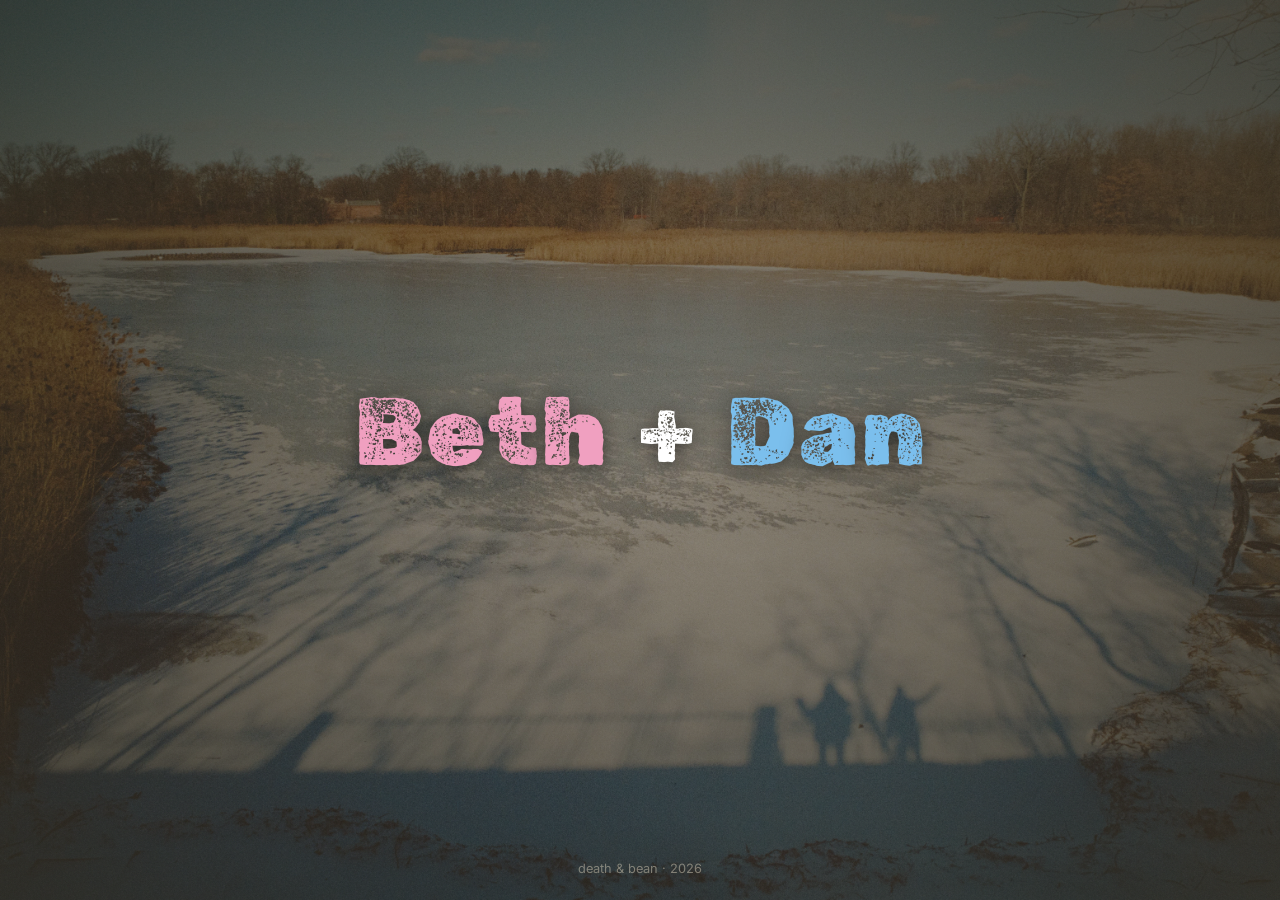
==== commit 78e92abf: "make the letters draggable, don't link to apartment hunt from home page" ====
--- a/index.html
+++ b/index.html
@@ -83,11 +83,29 @@
       margin-bottom: 0.25em;
       text-shadow: 0 2px 20px rgba(0, 0, 0, 0.5);
       font-weight: 400 !important;
-    }
-
-    h1 .plus {
-      color: #9ac8e2;
-    }
+      display: flex;
+      flex-wrap: wrap;
+      justify-content: center;
+      gap: 0;
+      min-height: 1.2em;
+    }
+
+    h1 .letter {
+      display: inline-block;
+      cursor: grab;
+      user-select: none;
+      transition: transform 0.15s, opacity 0.15s;
+      padding: 0 1px;
+    }
+
+    h1 .letter:active { cursor: grabbing; }
+    h1 .letter.dragging { opacity: 0.4; transform: scale(0.9); }
+    h1 .letter.drop-target { transform: scale(1.15); }
+
+    h1 .letter.beth { color: #f0a0c0; }
+    h1 .letter.plus { color: #ffffff; }
+    h1 .letter.dan { color: #7bbfed; }
+    h1 .letter.space { width: 0.3em; cursor: default; }
 
     .tagline {
       font-family: var(--handwriting);
@@ -162,20 +180,146 @@
   <div class="grain"></div>
 
   <div class="home">
-    <h1>Beth <span class="plus">+</span> Dan</h1>
-    <p class="tagline">a little corner of the internet</p>
-
-    <div class="links">
-      <a href="/apartmenthunt/" class="link-card">
-        <span class="icon">🏠</span>
-        <span class="label">Apartment Hunt</span>
-        <span class="desc">help us find a place!</span>
-      </a>
-    </div>
+    <h1 id="anagram"></h1>
   </div>
 
   <footer>
     <p>death & bean &middot; 2026</p>
   </footer>
+
+  <script>
+    (() => {
+      const h1 = document.getElementById('anagram');
+      const letters = [
+        { char: 'B', cls: 'beth' },
+        { char: 'e', cls: 'beth' },
+        { char: 't', cls: 'beth' },
+        { char: 'h', cls: 'beth' },
+        { char: ' ', cls: 'space' },
+        { char: '+', cls: 'plus' },
+        { char: ' ', cls: 'space' },
+        { char: 'D', cls: 'dan' },
+        { char: 'a', cls: 'dan' },
+        { char: 'n', cls: 'dan' },
+      ];
+
+      function render() {
+        h1.innerHTML = '';
+        letters.forEach((l, i) => {
+          const span = document.createElement('span');
+          span.textContent = l.char;
+          span.className = `letter ${l.cls}`;
+          span.dataset.index = i;
+          if (l.cls !== 'space') {
+            span.draggable = true;
+            span.addEventListener('dragstart', onDragStart);
+            span.addEventListener('dragend', onDragEnd);
+            span.addEventListener('dragover', onDragOver);
+            span.addEventListener('dragenter', onDragEnter);
+            span.addEventListener('dragleave', onDragLeave);
+            span.addEventListener('drop', onDrop);
+            // touch support
+            span.addEventListener('touchstart', onTouchStart, { passive: false });
+            span.addEventListener('touchmove', onTouchMove, { passive: false });
+            span.addEventListener('touchend', onTouchEnd);
+          }
+          h1.appendChild(span);
+        });
+      }
+
+      let dragIdx = null;
+
+      function onDragStart(e) {
+        dragIdx = +e.target.dataset.index;
+        e.target.classList.add('dragging');
+        e.dataTransfer.effectAllowed = 'move';
+      }
+
+      function onDragEnd(e) {
+        e.target.classList.remove('dragging');
+        h1.querySelectorAll('.drop-target').forEach(el => el.classList.remove('drop-target'));
+      }
+
+      function onDragOver(e) { e.preventDefault(); }
+      function onDragEnter(e) {
+        e.preventDefault();
+        if (+e.target.dataset.index !== dragIdx) e.target.classList.add('drop-target');
+      }
+      function onDragLeave(e) { e.target.classList.remove('drop-target'); }
+
+      function onDrop(e) {
+        e.preventDefault();
+        const dropIdx = +e.target.dataset.index;
+        e.target.classList.remove('drop-target');
+        if (dragIdx !== null && dragIdx !== dropIdx) {
+          const [moved] = letters.splice(dragIdx, 1);
+          letters.splice(dropIdx, 0, moved);
+          render();
+        }
+        dragIdx = null;
+      }
+
+      // Touch drag support
+      let touchEl = null;
+      let touchClone = null;
+      let touchIdx = null;
+
+      function onTouchStart(e) {
+        const span = e.target;
+        touchIdx = +span.dataset.index;
+        touchEl = span;
+        span.classList.add('dragging');
+
+        touchClone = span.cloneNode(true);
+        touchClone.style.position = 'fixed';
+        touchClone.style.pointerEvents = 'none';
+        touchClone.style.zIndex = '9999';
+        touchClone.style.opacity = '0.8';
+        touchClone.style.fontSize = getComputedStyle(h1).fontSize;
+        touchClone.style.fontFamily = getComputedStyle(h1).fontFamily;
+        document.body.appendChild(touchClone);
+        const t = e.touches[0];
+        touchClone.style.left = t.clientX - 15 + 'px';
+        touchClone.style.top = t.clientY - 25 + 'px';
+        e.preventDefault();
+      }
+
+      function onTouchMove(e) {
+        if (!touchClone) return;
+        const t = e.touches[0];
+        touchClone.style.left = t.clientX - 15 + 'px';
+        touchClone.style.top = t.clientY - 25 + 'px';
+
+        const target = document.elementFromPoint(t.clientX, t.clientY);
+        h1.querySelectorAll('.drop-target').forEach(el => el.classList.remove('drop-target'));
+        if (target && target.classList.contains('letter') && target !== touchEl) {
+          target.classList.add('drop-target');
+        }
+        e.preventDefault();
+      }
+
+      function onTouchEnd(e) {
+        if (touchClone) {
+          document.body.removeChild(touchClone);
+          touchClone = null;
+        }
+        if (touchEl) touchEl.classList.remove('dragging');
+
+        const t = e.changedTouches[0];
+        const target = document.elementFromPoint(t.clientX, t.clientY);
+        if (target && target.classList.contains('letter') && target !== touchEl) {
+          const dropIdx = +target.dataset.index;
+          const [moved] = letters.splice(touchIdx, 1);
+          letters.splice(dropIdx, 0, moved);
+          render();
+        }
+        h1.querySelectorAll('.drop-target').forEach(el => el.classList.remove('drop-target'));
+        touchEl = null;
+        touchIdx = null;
+      }
+
+      render();
+    })();
+  </script>
 </body>
 </html>
